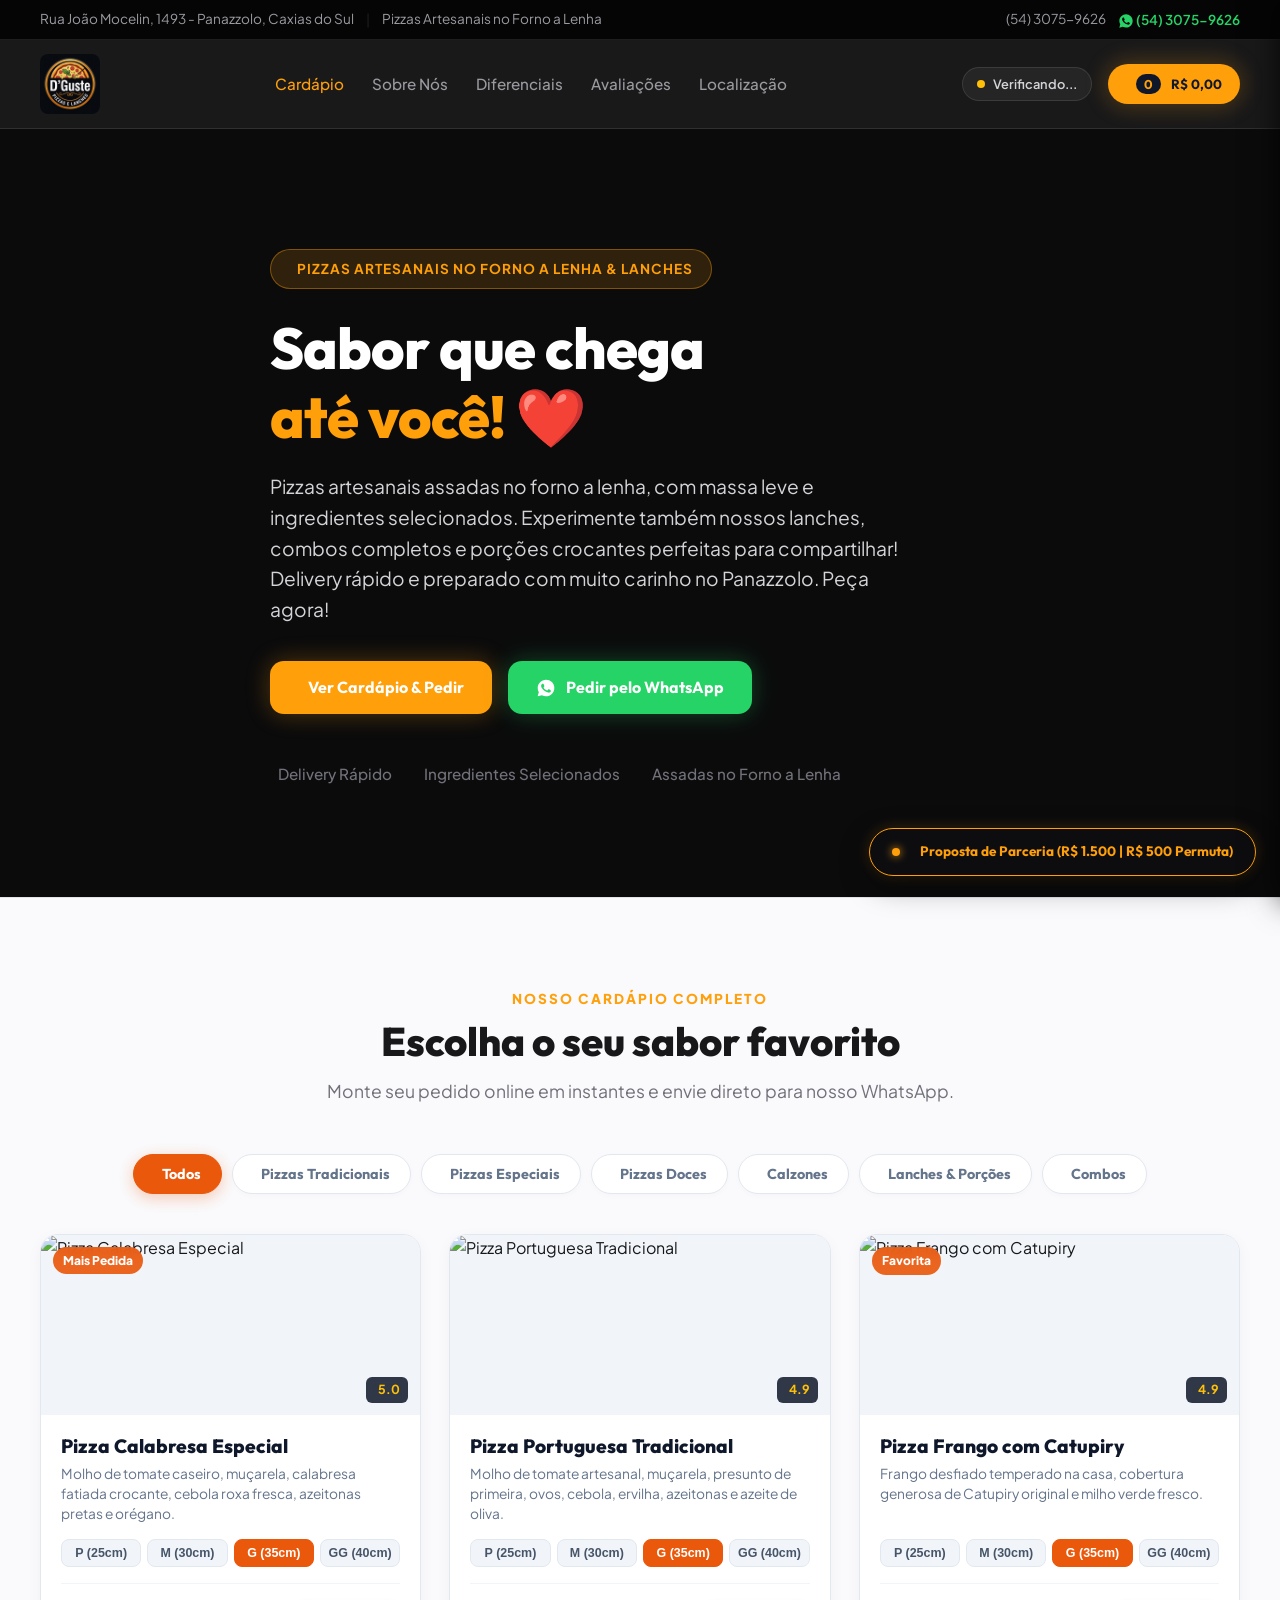
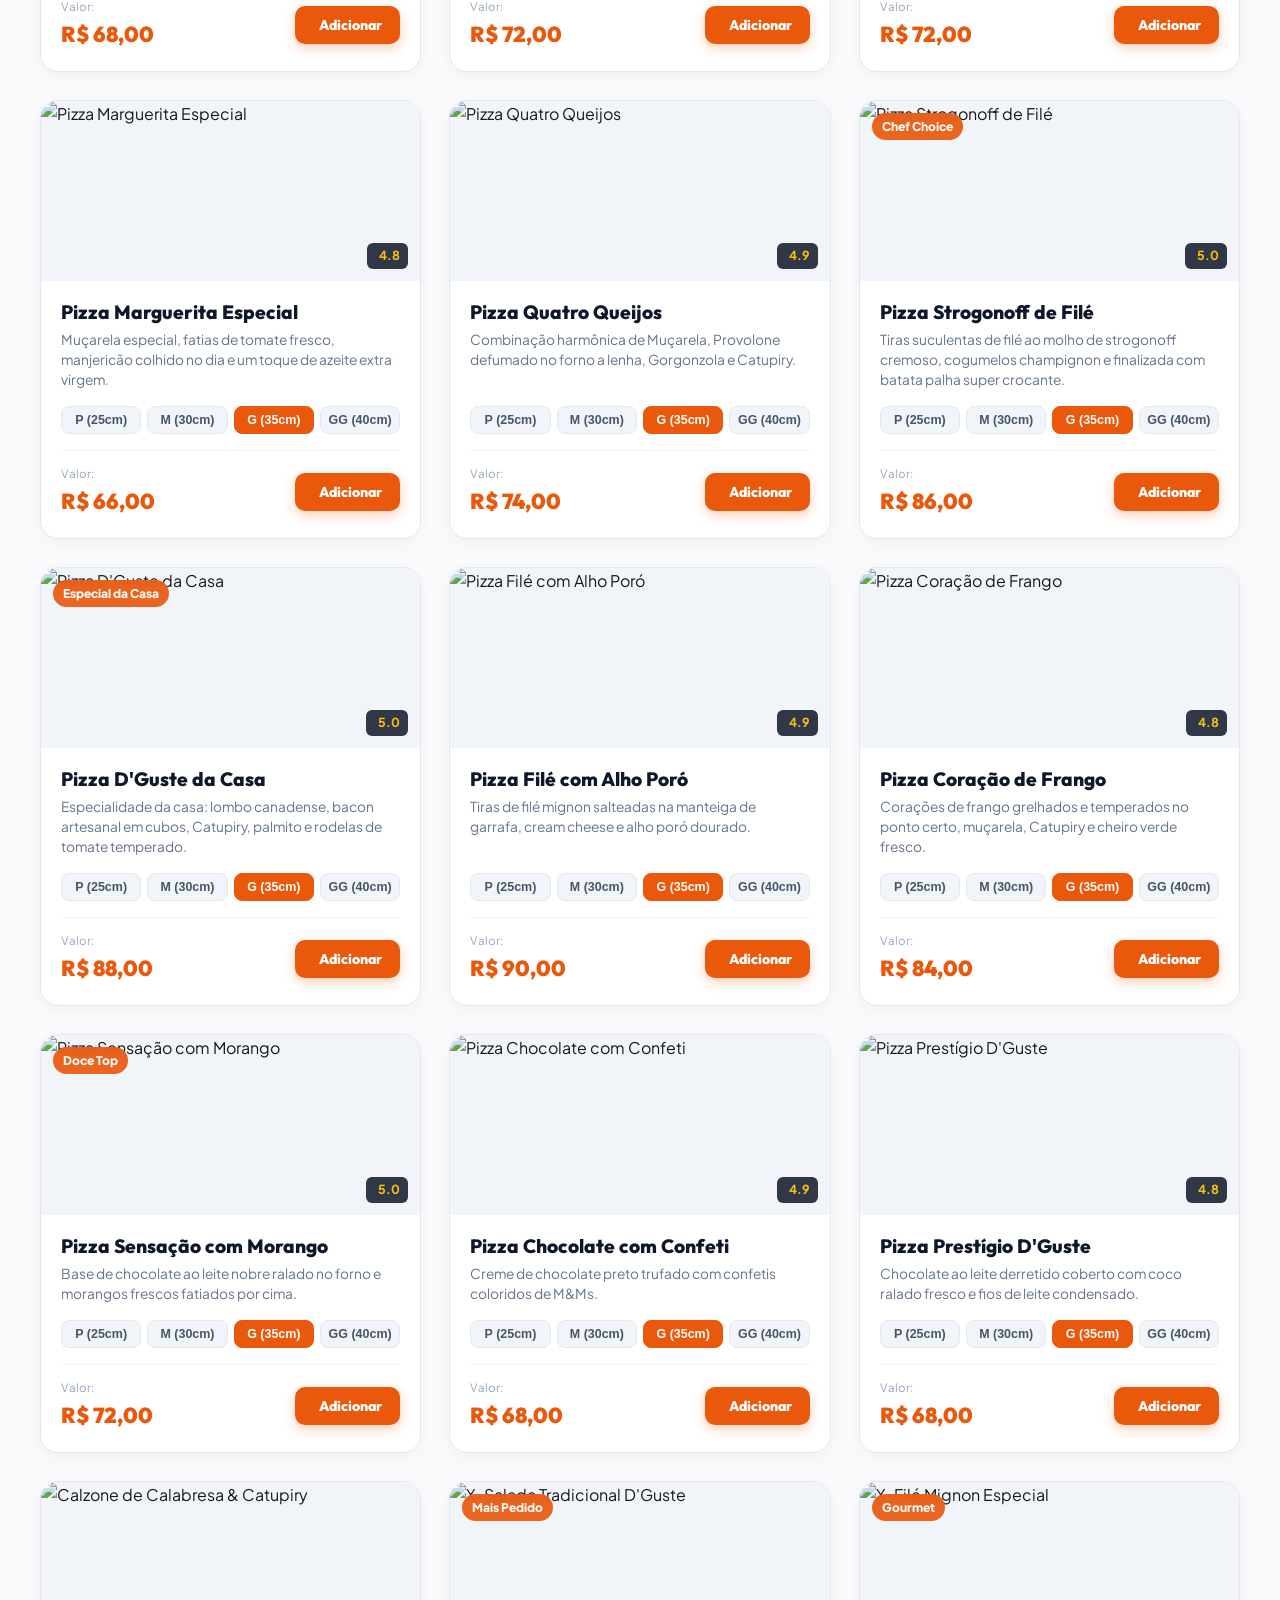
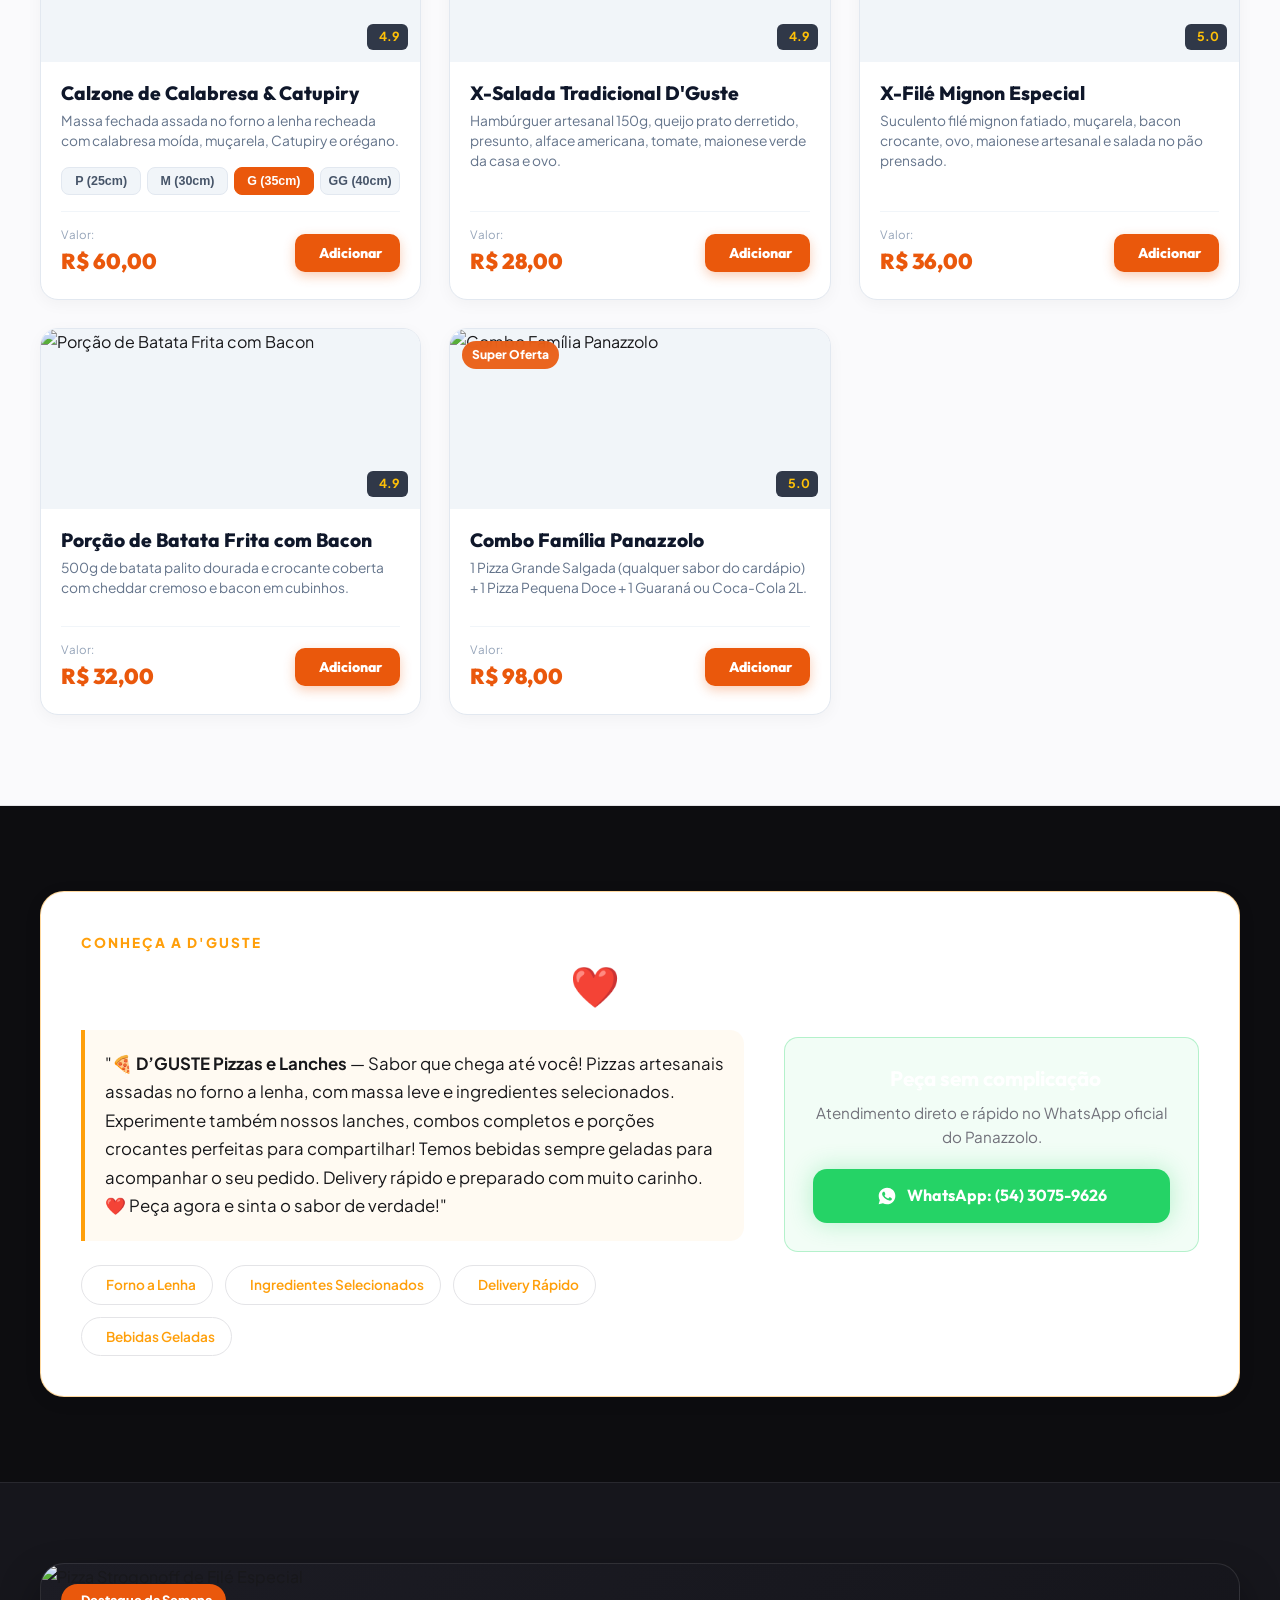
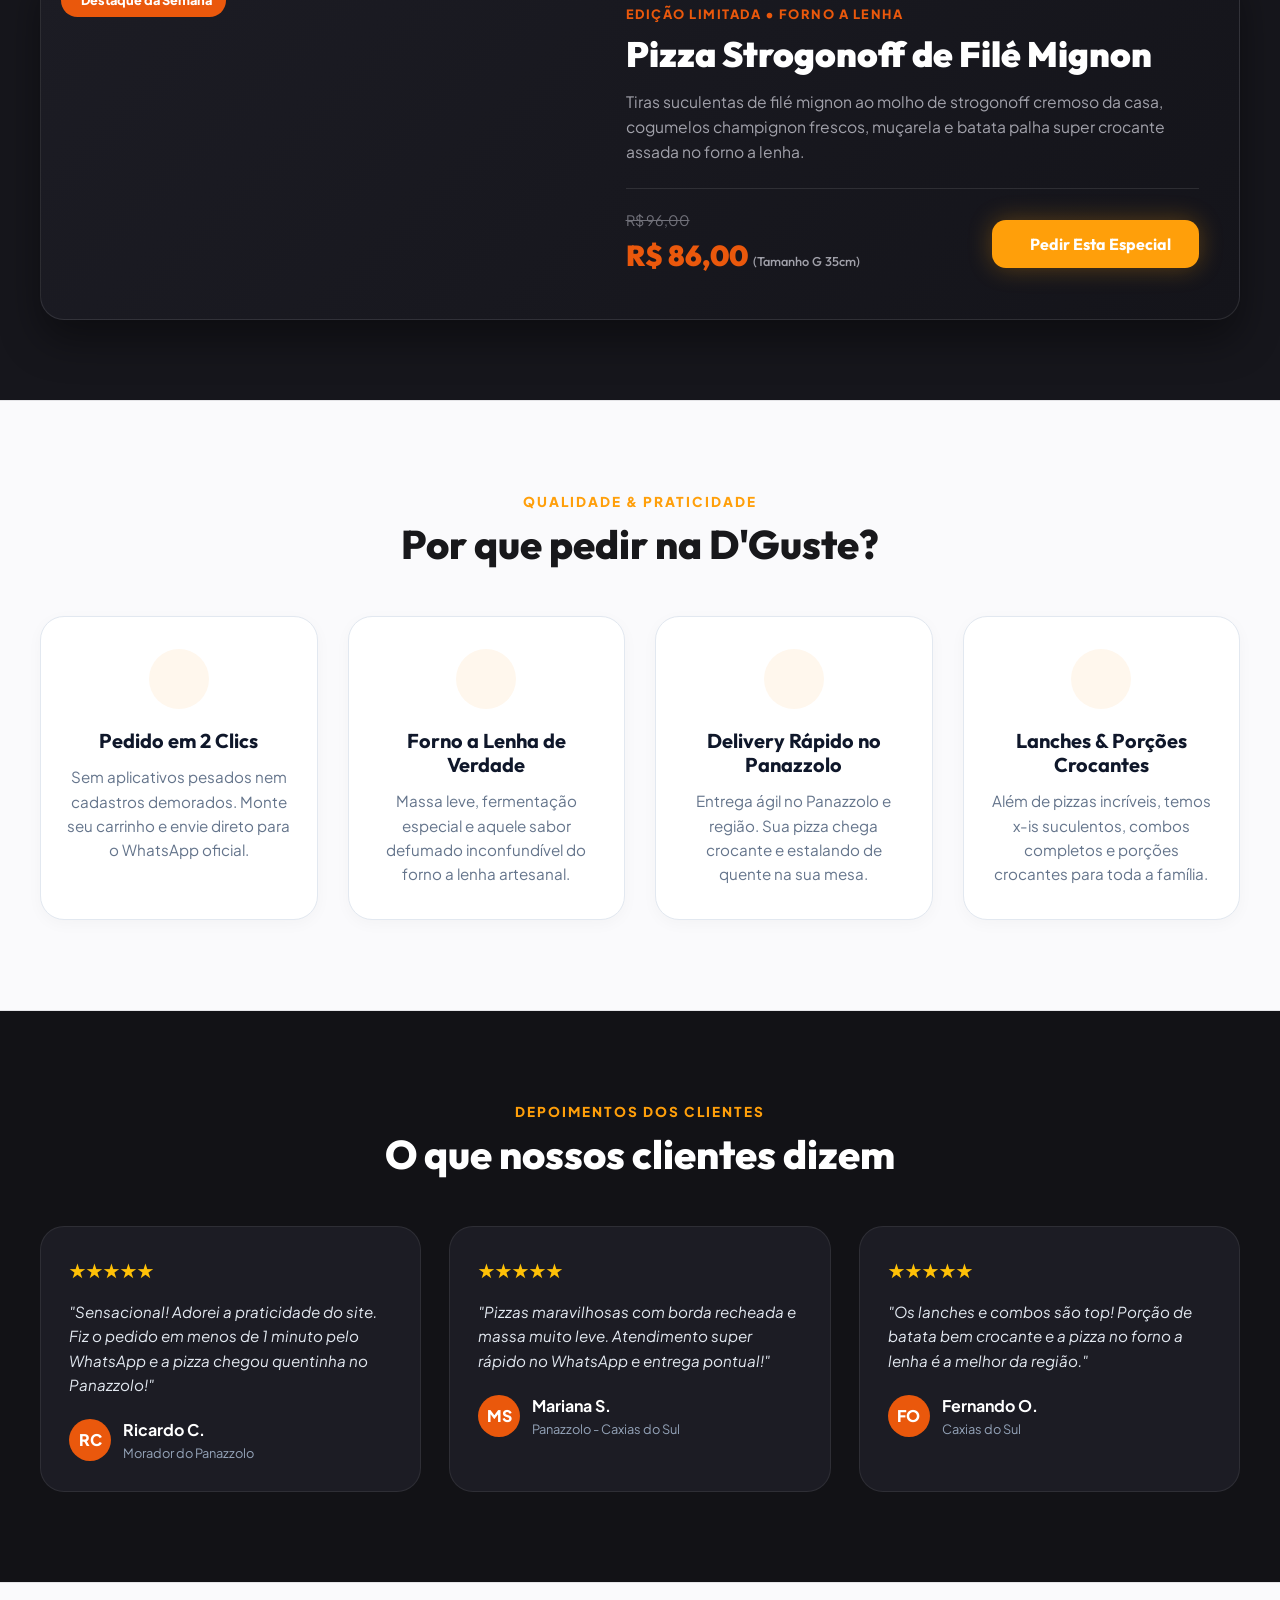
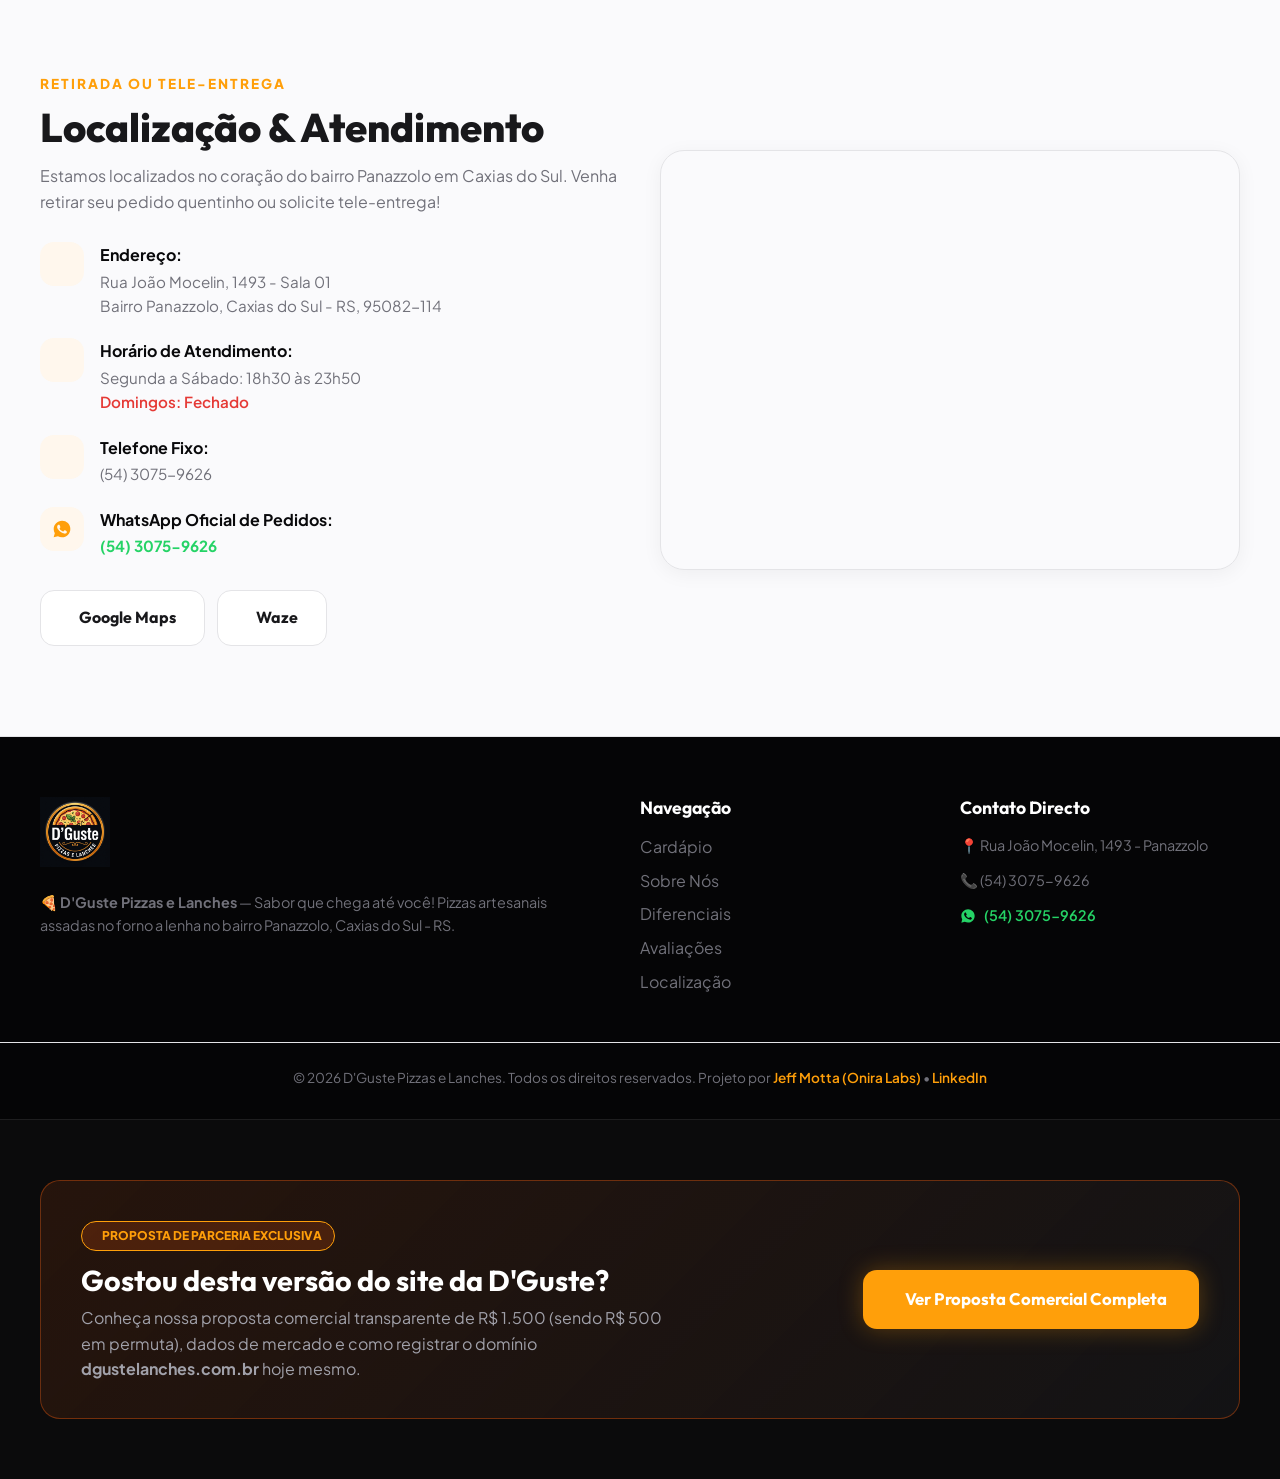
==== index.html @ 593f18ce "Initial commit - D'Guste Pizzas website & proposal" ====
<!DOCTYPE html>
<html lang="pt-BR">
<head>
    <meta charset="UTF-8">
    <meta name="viewport" content="width=device-width, initial-scale=1.0">
    <title>D'Guste Pizzas e Lanches | Forno a Lenha em Caxias do Sul - Panazzolo</title>
    <meta name="description" content="🍕 D’GUSTE Pizzas e Lanches — Sabor que chega até você! Pizzas artesanais assadas no forno a lenha, com massa leve e ingredientes selecionados. Lanches, combos e porções crocantes no Panazzolo, Caxias do Sul. Peça pelo WhatsApp!">
    <meta name="keywords" content="Pizzaria Caxias do Sul, Pizza Panazzolo, D'Guste Pizzas, Pizza Forno a Lenha Caxias, Delivery Pizza Panazzolo, Lanches Caxias do Sul">

    <!-- Open Graph / Social Media -->
    <meta property="og:type" content="website">
    <meta property="og:title" content="D'Guste Pizzas e Lanches — Sabor que chega até você!">
    <meta property="og:description" content="Pizzas artesanais assadas no forno a lenha, com massa leve e ingredientes selecionados. Experimente também nossos lanches, combos completos e porções crocantes!">
    <meta property="og:image" content="assets/hero.png">

    <!-- Google Fonts -->
    <link rel="preconnect" href="https://fonts.googleapis.com">
    <link rel="preconnect" href="https://fonts.gstatic.com" crossorigin>
    <link href="https://fonts.googleapis.com/css2?family=Outfit:wght@400;500;600;700;800;900&family=Plus+Jakarta+Sans:wght@400;500;600;700&display=swap" rel="stylesheet">
    
    <!-- Lucide Icons -->
    <script src="https://unpkg.com/lucide@latest"></script>

    <link rel="stylesheet" href="style.css">
</head>
<body>

    <!-- Top Announcement Bar -->
    <div class="top-bar">
        <div class="container top-bar-content">
            <div class="top-info">
                <span><i data-lucide="map-pin"></i> Rua João Mocelin, 1493 - Panazzolo, Caxias do Sul</span>
                <span class="divider">|</span>
                <span><i data-lucide="flame"></i> Pizzas Artesanais no Forno a Lenha</span>
            </div>
            <div class="top-contacts">
                <a href="tel:5430759626"><i data-lucide="phone"></i> (54) 3075-9626</a>
                <a href="https://wa.me/555430759626" target="_blank" class="top-wa">
                    <svg class="wa-svg-icon" viewBox="0 0 24 24" width="16" height="16" fill="currentColor">
                        <path d="M12.012 2c-5.506 0-9.989 4.478-9.99 9.984 0 1.764.459 3.487 1.333 5.006L2 22l5.127-1.34c1.464.798 3.116 1.218 4.88 1.218h.005c5.506 0 9.989-4.478 9.99-9.984 0-2.667-1.039-5.174-2.926-7.06A9.923 9.923 0 0 0 12.012 2zm5.82 14.161c-.244.688-1.424 1.318-1.96 1.365-.506.044-1.168.204-3.79-.877-2.825-1.163-4.63-4.043-4.77-4.232-.14-.187-1.144-1.523-1.144-2.905 0-1.382.723-2.062.98-2.344.257-.282.56-.352.747-.352.187 0 .374.002.538.01.176.008.412-.067.644.49.244.587.83 2.025.902 2.172.072.148.12.324.024.516-.096.192-.144.31-.288.48-.144.17-.304.38-.435.51-.144.143-.294.3-.127.587.167.287.74 1.22 1.587 1.975 1.09 0.971 2.008 1.272 2.295 1.415.287.143.456.12.625-.074.168-.192.72-.838.911-1.127.192-.288.384-.24.645-.144.26.096 1.656.78 1.943.923.287.143.48.216.551.336.072.12.072.696-.172 1.384z"/>
                    </svg>
                    <span>(54) 3075-9626</span>
                </a>
            </div>
        </div>
    </div>

    <!-- Header Navigation -->
    <header class="header">
        <div class="container header-container">
            <a href="#" class="logo">
                <img src="assets/logo.png" alt="D'Guste Pizzas e Lanches Logo" class="brand-logo-img">
            </a>

            <nav class="nav-links">
                <a href="#cardapio" class="nav-link active">Cardápio</a>
                <a href="#sobre" class="nav-link">Sobre Nós</a>
                <a href="#diferenciais" class="nav-link">Diferenciais</a>
                <a href="#avaliacoes" class="nav-link">Avaliações</a>
                <a href="#contato" class="nav-link">Localização</a>
            </nav>

            <div class="header-actions">
                <div id="status-badge" class="status-badge checking">
                    <span class="status-dot"></span>
                    <span class="status-text">Verificando...</span>
                </div>
                <button class="cart-toggle-btn" id="cart-toggle">
                    <i data-lucide="shopping-bag"></i>
                    <span class="cart-count" id="cart-count">0</span>
                    <span class="cart-total-header" id="cart-total-header">R$ 0,00</span>
                </button>
            </div>
        </div>
    </header>

    <!-- Hero Section -->
    <section class="hero" id="home">
        <video class="hero-video-bg" autoplay loop muted playsinline poster="assets/hero.png">
            <source src="assets/hero.mp4" type="video/mp4">
        </video>
        <div class="hero-overlay"></div>
        <div class="container hero-content">
            <div class="hero-badge">
                <i data-lucide="flame"></i> PIZZAS ARTESANAIS NO FORNO A LENHA & LANCHES
            </div>
            <h1 class="hero-title">
                Sabor que chega <br>
                <span class="highlight">até você!</span> ❤️
            </h1>
            <p class="hero-description">
                Pizzas artesanais assadas no forno a lenha, com massa leve e ingredientes selecionados. Experimente também nossos lanches, combos completos e porções crocantes perfeitas para compartilhar! Delivery rápido e preparado com muito carinho no Panazzolo. Peça agora!
            </p>
            <div class="hero-buttons">
                <a href="#cardapio" class="btn btn-primary">
                    <i data-lucide="utensils"></i> Ver Cardápio & Pedir
                </a>
                <a href="https://wa.me/555430759626?text=Ol%C3%A1!%20Vim%20pelo%20site%20da%20D'Guste%20e%20gostaria%20de%20fazer%20um%20pedido." target="_blank" class="btn btn-whatsapp">
                    <svg class="wa-svg-icon" viewBox="0 0 24 24" width="20" height="20" fill="currentColor">
                        <path d="M12.012 2c-5.506 0-9.989 4.478-9.99 9.984 0 1.764.459 3.487 1.333 5.006L2 22l5.127-1.34c1.464.798 3.116 1.218 4.88 1.218h.005c5.506 0 9.989-4.478 9.99-9.984 0-2.667-1.039-5.174-2.926-7.06A9.923 9.923 0 0 0 12.012 2zm5.82 14.161c-.244.688-1.424 1.318-1.96 1.365-.506.044-1.168.204-3.79-.877-2.825-1.163-4.63-4.043-4.77-4.232-.14-.187-1.144-1.523-1.144-2.905 0-1.382.723-2.062.98-2.344.257-.282.56-.352.747-.352.187 0 .374.002.538.01.176.008.412-.067.644.49.244.587.83 2.025.902 2.172.072.148.12.324.024.516-.096.192-.144.31-.288.48-.144.17-.304.38-.435.51-.144.143-.294.3-.127.587.167.287.74 1.22 1.587 1.975 1.09 0.971 2.008 1.272 2.295 1.415.287.143.456.12.625-.074.168-.192.72-.838.911-1.127.192-.288.384-.24.645-.144.26.096 1.656.78 1.943.923.287.143.48.216.551.336.072.12.072.696-.172 1.384z"/>
                    </svg>
                    <span>Pedir pelo WhatsApp</span>
                </a>
            </div>
            <div class="hero-features">
                <div class="hero-feat"><i data-lucide="clock"></i> Delivery Rápido</div>
                <div class="hero-feat"><i data-lucide="sparkles"></i> Ingredientes Selecionados</div>
                <div class="hero-feat"><i data-lucide="flame"></i> Assadas no Forno a Lenha</div>
            </div>
        </div>
    </section>

    <!-- Menu Section -->
    <section class="section menu-section" id="cardapio">
        <div class="container">
            <div class="section-header text-center">
                <span class="subtitle">NOSSO CARDÁPIO COMPLETO</span>
                <h2 class="title">Escolha o seu sabor favorito</h2>
                <p class="section-desc">Monte seu pedido online em instantes e envie direto para nosso WhatsApp.</p>
            </div>

            <!-- Category Filters -->
            <div class="category-filters">
                <button class="filter-btn active" data-category="todos">
                    <i data-lucide="grid"></i> Todos
                </button>
                <button class="filter-btn" data-category="tradicionais">
                    <i data-lucide="pizza"></i> Pizzas Tradicionais
                </button>
                <button class="filter-btn" data-category="especiais">
                    <i data-lucide="award"></i> Pizzas Especiais
                </button>
                <button class="filter-btn" data-category="doces">
                    <i data-lucide="cookie"></i> Pizzas Doces
                </button>
                <button class="filter-btn" data-category="calzones">
                    <i data-lucide="sandwich"></i> Calzones
                </button>
                <button class="filter-btn" data-category="lanches">
                    <i data-lucide="hamburger"></i> Lanches & Porções
                </button>
                <button class="filter-btn" data-category="combos">
                    <i data-lucide="gift"></i> Combos
                </button>
            </div>

            <!-- Menu Grid -->
            <div class="menu-grid" id="menu-grid">
                <!-- Items populated via app.js -->
            </div>
        </div>
    </section>

    <!-- About Section -->
    <section class="section about-section" id="sobre">
        <div class="container">
            <div class="about-card">
                <div class="about-grid">
                    <div class="about-text">
                        <span class="subtitle">CONHEÇA A D'GUSTE</span>
                        <h2 class="title">Sabor que chega até você! ❤️</h2>
                        <p class="about-bio-quote">
                            "🍕 <strong>D’GUSTE Pizzas e Lanches</strong> — Sabor que chega até você! Pizzas artesanais assadas no forno a lenha, com massa leve e ingredientes selecionados. Experimente também nossos lanches, combos completos e porções crocantes perfeitas para compartilhar! Temos bebidas sempre geladas para acompanhar o seu pedido. Delivery rápido e preparado com muito carinho. ❤️ Peça agora e sinta o sabor de verdade!"
                        </p>
                        <div class="about-tags">
                            <span class="tag-item"><i data-lucide="flame"></i> Forno a Lenha</span>
                            <span class="tag-item"><i data-lucide="heart"></i> Ingredientes Selecionados</span>
                            <span class="tag-item"><i data-lucide="truck"></i> Delivery Rápido</span>
                            <span class="tag-item"><i data-lucide="thumbs-up"></i> Bebidas Geladas</span>
                        </div>
                    </div>
                    <div class="about-contact-box">
                        <h3><i data-lucide="sparkles"></i> Peça sem complicação</h3>
                        <p>Atendimento direto e rápido no WhatsApp oficial do Panazzolo.</p>
                        <a href="https://wa.me/555430759626?text=Ol%C3%A1!%20Gostaria%20de%20fazer%20um%20pedido%20na%20D'Guste." target="_blank" class="btn btn-whatsapp btn-block">
                            <svg class="wa-svg-icon" viewBox="0 0 24 24" width="20" height="20" fill="currentColor">
                                <path d="M12.012 2c-5.506 0-9.989 4.478-9.99 9.984 0 1.764.459 3.487 1.333 5.006L2 22l5.127-1.34c1.464.798 3.116 1.218 4.88 1.218h.005c5.506 0 9.989-4.478 9.99-9.984 0-2.667-1.039-5.174-2.926-7.06A9.923 9.923 0 0 0 12.012 2zm5.82 14.161c-.244.688-1.424 1.318-1.96 1.365-.506.044-1.168.204-3.79-.877-2.825-1.163-4.63-4.043-4.77-4.232-.14-.187-1.144-1.523-1.144-2.905 0-1.382.723-2.062.98-2.344.257-.282.56-.352.747-.352.187 0 .374.002.538.01.176.008.412-.067.644.49.244.587.83 2.025.902 2.172.072.148.12.324.024.516-.096.192-.144.31-.288.48-.144.17-.304.38-.435.51-.144.143-.294.3-.127.587.167.287.74 1.22 1.587 1.975 1.09 0.971 2.008 1.272 2.295 1.415.287.143.456.12.625-.074.168-.192.72-.838.911-1.127.192-.288.384-.24.645-.144.26.096 1.656.78 1.943.923.287.143.48.216.551.336.072.12.072.696-.172 1.384z"/>
                            </svg>
                            <span>WhatsApp: (54) 3075-9626</span>
                        </a>
                    </div>
                </div>
            </div>
        </div>
    </section>

    <!-- Special Offer Banner Section (DARK CONTAINER) -->
    <section class="section special-offer-section">
        <div class="container">
            <div class="special-offer-card">
                <div class="special-offer-img-box">
                    <img src="https://images.unsplash.com/photo-1565299624946-b28f40a0ae38?auto=format&fit=crop&w=800&q=80" alt="Pizza Strogonoff de Filé Especial" class="special-offer-img">
                    <span class="special-badge"><i data-lucide="flame"></i> Destaque da Semana</span>
                </div>
                <div class="special-offer-content">
                    <span class="subtitle-orange">EDIÇÃO LIMITADA • FORNO A LENHA</span>
                    <h2 class="special-title">Pizza Strogonoff de Filé Mignon</h2>
                    <p class="special-desc">Tiras suculentas de filé mignon ao molho de strogonoff cremoso da casa, cogumelos champignon frescos, muçarela e batata palha super crocante assada no forno a lenha.</p>
                    <div class="special-price-row">
                        <div class="special-price">
                            <span class="old-price">R$ 96,00</span>
                            <span class="new-price">R$ 86,00 <small>(Tamanho G 35cm)</small></span>
                        </div>
                        <button class="btn btn-primary" onclick="addToCart('p6')">
                            <i data-lucide="shopping-bag"></i> Pedir Esta Especial
                        </button>
                    </div>
                </div>
            </div>
        </div>
    </section>

    <!-- Differentials Section (LIGHT CONTAINER) -->
    <section class="section differentials-section" id="diferenciais">
        <div class="container">
            <div class="section-header text-center">
                <span class="subtitle">QUALIDADE & PRATICIDADE</span>
                <h2 class="title">Por que pedir na D'Guste?</h2>
            </div>
            <div class="differentials-grid">
                <div class="diff-card">
                    <div class="diff-icon"><i data-lucide="zap"></i></div>
                    <h3>Pedido em 2 Clics</h3>
                    <p>Sem aplicativos pesados nem cadastros demorados. Monte seu carrinho e envie direto para o WhatsApp oficial.</p>
                </div>
                <div class="diff-card">
                    <div class="diff-icon"><i data-lucide="flame"></i></div>
                    <h3>Forno a Lenha de Verdade</h3>
                    <p>Massa leve, fermentação especial e aquele sabor defumado inconfundível do forno a lenha artesanal.</p>
                </div>
                <div class="diff-card">
                    <div class="diff-icon"><i data-lucide="truck"></i></div>
                    <h3>Delivery Rápido no Panazzolo</h3>
                    <p>Entrega ágil no Panazzolo e região. Sua pizza chega crocante e estalando de quente na sua mesa.</p>
                </div>
                <div class="diff-card">
                    <div class="diff-icon"><i data-lucide="heart"></i></div>
                    <h3>Lanches & Porções Crocantes</h3>
                    <p>Além de pizzas incríveis, temos x-is suculentos, combos completos e porções crocantes para toda a família.</p>
                </div>
            </div>
        </div>
    </section>

    <!-- Testimonials Section -->
    <section class="section reviews-section" id="avaliacoes">
        <div class="container">
            <div class="section-header text-center">
                <span class="subtitle">DEPOIMENTOS DOS CLIENTES</span>
                <h2 class="title">O que nossos clientes dizem</h2>
            </div>
            <div class="reviews-grid">
                <div class="review-card">
                    <div class="stars">★★★★★</div>
                    <p class="review-text">"Sensacional! Adorei a praticidade do site. Fiz o pedido em menos de 1 minuto pelo WhatsApp e a pizza chegou quentinha no Panazzolo!"</p>
                    <div class="reviewer">
                        <div class="reviewer-avatar">RC</div>
                        <div>
                            <strong>Ricardo C.</strong>
                            <span>Morador do Panazzolo</span>
                        </div>
                    </div>
                </div>
                <div class="review-card">
                    <div class="stars">★★★★★</div>
                    <p class="review-text">"Pizzas maravilhosas com borda recheada e massa muito leve. Atendimento super rápido no WhatsApp e entrega pontual!"</p>
                    <div class="reviewer">
                        <div class="reviewer-avatar">MS</div>
                        <div>
                            <strong>Mariana S.</strong>
                            <span>Panazzolo - Caxias do Sul</span>
                        </div>
                    </div>
                </div>
                <div class="review-card">
                    <div class="stars">★★★★★</div>
                    <p class="review-text">"Os lanches e combos são top! Porção de batata bem crocante e a pizza no forno a lenha é a melhor da região."</p>
                    <div class="reviewer">
                        <div class="reviewer-avatar">FO</div>
                        <div>
                            <strong>Fernando O.</strong>
                            <span>Caxias do Sul</span>
                        </div>
                    </div>
                </div>
            </div>
        </div>
    </section>

    <!-- Location & Contact Section -->
    <section class="section contact-section" id="contato">
        <div class="container">
            <div class="contact-grid">
                <div class="contact-info">
                    <span class="subtitle">RETIRADA OU TELE-ENTREGA</span>
                    <h2 class="title">Localização & Atendimento</h2>
                    <p class="contact-intro">Estamos localizados no coração do bairro Panazzolo em Caxias do Sul. Venha retirar seu pedido quentinho ou solicite tele-entrega!</p>
                    
                    <div class="info-list">
                        <div class="info-item">
                            <div class="info-icon"><i data-lucide="map-pin"></i></div>
                            <div>
                                <strong>Endereço:</strong>
                                <p>Rua João Mocelin, 1493 - Sala 01<br>Bairro Panazzolo, Caxias do Sul - RS, 95082-114</p>
                            </div>
                        </div>
                        <div class="info-item">
                            <div class="info-icon"><i data-lucide="clock"></i></div>
                            <div>
                                <strong>Horário de Atendimento:</strong>
                                <p>Segunda a Sábado: 18h30 às 23h50<br><span class="closed-tag">Domingos: Fechado</span></p>
                            </div>
                        </div>
                        <div class="info-item">
                            <div class="info-icon"><i data-lucide="phone"></i></div>
                            <div>
                                <strong>Telefone Fixo:</strong>
                                <p><a href="tel:5430759626">(54) 3075-9626</a></p>
                            </div>
                        </div>
                        <div class="info-item">
                            <div class="info-icon">
                                <svg class="wa-svg-icon" viewBox="0 0 24 24" width="20" height="20" fill="currentColor">
                                    <path d="M12.012 2c-5.506 0-9.989 4.478-9.99 9.984 0 1.764.459 3.487 1.333 5.006L2 22l5.127-1.34c1.464.798 3.116 1.218 4.88 1.218h.005c5.506 0 9.989-4.478 9.99-9.984 0-2.667-1.039-5.174-2.926-7.06A9.923 9.923 0 0 0 12.012 2zm5.82 14.161c-.244.688-1.424 1.318-1.96 1.365-.506.044-1.168.204-3.79-.877-2.825-1.163-4.63-4.043-4.77-4.232-.14-.187-1.144-1.523-1.144-2.905 0-1.382.723-2.062.98-2.344.257-.282.56-.352.747-.352.187 0 .374.002.538.01.176.008.412-.067.644.49.244.587.83 2.025.902 2.172.072.148.12.324.024.516-.096.192-.144.31-.288.48-.144.17-.304.38-.435.51-.144.143-.294.3-.127.587.167.287.74 1.22 1.587 1.975 1.09 0.971 2.008 1.272 2.295 1.415.287.143.456.12.625-.074.168-.192.72-.838.911-1.127.192-.288.384-.24.645-.144.26.096 1.656.78 1.943.923.287.143.48.216.551.336.072.12.072.696-.172 1.384z"/>
                                </svg>
                            </div>
                            <div>
                                <strong>WhatsApp Oficial de Pedidos:</strong>
                                <p><a href="https://wa.me/555430759626" target="_blank" class="wa-link-highlight">(54) 3075-9626</a></p>
                            </div>
                        </div>
                    </div>

                    <div class="directions-btns">
                        <a href="https://maps.google.com/?q=Rua+Joao+Mocelin+1493+Caxias+do+Sul" target="_blank" class="btn btn-outline">
                            <i data-lucide="navigation"></i> Google Maps
                        </a>
                        <a href="https://waze.com/ul?q=Rua+Joao+Mocelin+1493+Caxias+do+Sul" target="_blank" class="btn btn-outline">
                            <i data-lucide="map"></i> Waze
                        </a>
                    </div>
                </div>

                <div class="map-card">
                    <iframe 
                        title="Mapa D'Guste Pizzas" 
                        src="https://www.google.com/maps/embed?pb=!1m18!1m12!1m3!1d3483.567!2d-51.178!3d-29.168!2m3!1f0!2f0!3f0!3m2!1i1024!2i768!4f13.1!3m3!1m2!1s0x951ea320a0000001%3A0x0!2sRua+Jo%C3%A3o+Mocelin%2C+1493+-+Panazzolo%2C+Caxias+do+Sul+-+RS!5e0!3m2!1spt-BR!2sbr!4v1700000000000" 
                        width="100%" 
                        height="100%" 
                        style="border:0;" 
                        allowfullscreen="" 
                        loading="lazy">
                    </iframe>
                </div>
            </div>
        </div>
    </section>

    <!-- Footer -->
    <footer class="footer">
        <div class="container footer-container">
            <div class="footer-col">
                <div class="logo">
                    <img src="assets/logo.png" alt="D'Guste Pizzas e Lanches Logo" class="brand-logo-img-footer">
                </div>
                <p>🍕 <strong>D'Guste Pizzas e Lanches</strong> — Sabor que chega até você! Pizzas artesanais assadas no forno a lenha no bairro Panazzolo, Caxias do Sul - RS.</p>
            </div>
            <div class="footer-col">
                <h4>Navegação</h4>
                <ul>
                    <li><a href="#cardapio">Cardápio</a></li>
                    <li><a href="#sobre">Sobre Nós</a></li>
                    <li><a href="#diferenciais">Diferenciais</a></li>
                    <li><a href="#avaliacoes">Avaliações</a></li>
                    <li><a href="#contato">Localização</a></li>
                </ul>
            </div>
            <div class="footer-col">
                <h4>Contato Directo</h4>
                <p>📍 Rua João Mocelin, 1493 - Panazzolo</p>
                <p>📞 (54) 3075-9626</p>
                <p class="footer-wa">
                    <svg class="wa-svg-icon" viewBox="0 0 24 24" width="16" height="16" fill="currentColor">
                        <path d="M12.012 2c-5.506 0-9.989 4.478-9.99 9.984 0 1.764.459 3.487 1.333 5.006L2 22l5.127-1.34c1.464.798 3.116 1.218 4.88 1.218h.005c5.506 0 9.989-4.478 9.99-9.984 0-2.667-1.039-5.174-2.926-7.06A9.923 9.923 0 0 0 12.012 2zm5.82 14.161c-.244.688-1.424 1.318-1.96 1.365-.506.044-1.168.204-3.79-.877-2.825-1.163-4.63-4.043-4.77-4.232-.14-.187-1.144-1.523-1.144-2.905 0-1.382.723-2.062.98-2.344.257-.282.56-.352.747-.352.187 0 .374.002.538.01.176.008.412-.067.644.49.244.587.83 2.025.902 2.172.072.148.12.324.024.516-.096.192-.144.31-.288.48-.144.17-.304.38-.435.51-.144.143-.294.3-.127.587.167.287.74 1.22 1.587 1.975 1.09 0.971 2.008 1.272 2.295 1.415.287.143.456.12.625-.074.168-.192.72-.838.911-1.127.192-.288.384-.24.645-.144.26.096 1.656.78 1.943.923.287.143.48.216.551.336.072.12.072.696-.172 1.384z"/>
                    </svg>
                    <a href="https://wa.me/555430759626" target="_blank">(54) 3075-9626</a>
                </p>
            </div>
        </div>
        <div class="footer-bottom text-center">
            <p>&copy; 2026 D'Guste Pizzas e Lanches. Todos os direitos reservados. Projeto por <a href="https://jeffmotta.framer.website/" target="_blank" class="footer-dev-link">Jeff Motta (Onira Labs)</a> • <a href="https://www.linkedin.com/in/jeff-motta/" target="_blank" class="footer-dev-link">LinkedIn</a></p>
        </div>
    </footer>

    <!-- Shopping Cart Drawer / Modal -->
    <div class="cart-drawer-overlay" id="cart-overlay"></div>
    <aside class="cart-drawer" id="cart-drawer">
        <div class="cart-header">
            <h3><i data-lucide="shopping-bag"></i> Seu Pedido</h3>
            <button class="cart-close" id="cart-close">&times;</button>
        </div>
        
        <div class="cart-body" id="cart-items-container">
            <!-- Empty State or Items inserted via JS -->
        </div>

        <div class="cart-footer">
            <div class="cart-option-group">
                <label>Forma de Entrega:</label>
                <div class="delivery-toggle">
                    <button type="button" class="del-btn active" data-type="delivery">
                        <i data-lucide="truck"></i> Delivery (Panazzolo/Região)
                    </button>
                    <button type="button" class="del-btn" data-type="retirada">
                        <i data-lucide="store"></i> Retirada no Balcão
                    </button>
                </div>
            </div>

            <div class="cart-option-group">
                <label>Forma de Pagamento:</label>
                <select id="payment-method" class="cart-select">
                    <option value="Pix (Chave informada no pedido)">Pix (Chave Pix no WhatsApp)</option>
                    <option value="Cartão de Crédito/Débito na entrega">Cartão de Crédito/Débito (Máquina)</option>
                    <option value="Dinheiro">Dinheiro (Solicitar Troco)</option>
                </select>
            </div>

            <div class="cart-summary">
                <div class="summary-line">
                    <span>Subtotal:</span>
                    <span id="cart-subtotal">R$ 0,00</span>
                </div>
                <div class="summary-line">
                    <span>Taxa de Entrega:</span>
                    <span id="cart-delivery-fee">R$ 7,00</span>
                </div>
                <div class="summary-line total">
                    <span>Total Estimado:</span>
                    <span id="cart-grand-total">R$ 0,00</span>
                </div>
            </div>

            <button class="btn btn-whatsapp btn-block" id="btn-send-whatsapp">
                <svg class="wa-svg-icon" viewBox="0 0 24 24" width="20" height="20" fill="currentColor">
                    <path d="M12.012 2c-5.506 0-9.989 4.478-9.99 9.984 0 1.764.459 3.487 1.333 5.006L2 22l5.127-1.34c1.464.798 3.116 1.218 4.88 1.218h.005c5.506 0 9.989-4.478 9.99-9.984 0-2.667-1.039-5.174-2.926-7.06A9.923 9.923 0 0 0 12.012 2zm5.82 14.161c-.244.688-1.424 1.318-1.96 1.365-.506.044-1.168.204-3.79-.877-2.825-1.163-4.63-4.043-4.77-4.232-.14-.187-1.144-1.523-1.144-2.905 0-1.382.723-2.062.98-2.344.257-.282.56-.352.747-.352.187 0 .374.002.538.01.176.008.412-.067.644.49.244.587.83 2.025.902 2.172.072.148.12.324.024.516-.096.192-.144.31-.288.48-.144.17-.304.38-.435.51-.144.143-.294.3-.127.587.167.287.74 1.22 1.587 1.975 1.09 0.971 2.008 1.272 2.295 1.415.287.143.456.12.625-.074.168-.192.72-.838.911-1.127.192-.288.384-.24.645-.144.26.096 1.656.78 1.943.923.287.143.48.216.551.336.072.12.072.696-.172 1.384z"/>
                </svg>
                <span>Enviar Pedido via WhatsApp</span>
            </button>
        </div>
    </aside>

    <!-- Proposal Callout Banner Section -->
    <section class="proposal-banner-section">
        <div class="container">
            <div class="prop-banner-card">
                <div class="prop-banner-content">
                    <span class="prop-badge"><i data-lucide="handshake"></i> PROPOSTA DE PARCERIA EXCLUSIVA</span>
                    <h2>Gostou desta versão do site da D'Guste?</h2>
                    <p>Conheça nossa proposta comercial transparente de R$ 1.500 (sendo R$ 500 em permuta), dados de mercado e como registrar o domínio <strong>dgustelanches.com.br</strong> hoje mesmo.</p>
                </div>
                <div class="prop-banner-action">
                    <a href="proposta.html" class="btn btn-primary btn-lg">
                        <i data-lucide="arrow-right"></i> Ver Proposta Comercial Completa
                    </a>
                </div>
            </div>
        </div>
    </section>

    <!-- Floating Proposal Badge Button -->
    <a href="proposta.html" class="floating-proposal-badge">
        <span class="badge-dot"></span>
        <i data-lucide="handshake"></i>
        <span>Proposta de Parceria (R$ 1.500 | R$ 500 Permuta)</span>
    </a>

    <script src="app.js"></script>
    <script>
        lucide.createIcons();
    </script>
</body>
</html>
---- style.css ----
/* ==========================================================================
   D'GSTE PIZZAS E LANCHES - DESIGN SYSTEM & STYLESHEET
   Panazzolo, Caxias do Sul - RS
   ========================================================================== */

:root {
    --bg-dark: #0B0B0C;
    --bg-header: rgba(11, 11, 12, 0.94);
    
    --bg-page: #FAFAFC;
    --bg-card: #FFFFFF;
    --bg-card-hover: #F4F4F5;
    
    --primary: #FF9F0A;
    --primary-hover: #FF8300;
    --primary-glow: rgba(255, 159, 10, 0.25);
    
    --accent-red: #E53935;
    --accent-green: #25D366;
    --accent-gold: #FFC107;

    --text-hero: #FFFFFF;
    --text-hero-muted: #D4D4D8;
    
    --text-main: #18181B;
    --text-muted: #71717A;
    --text-dark: #09090B;

    --border-dark: rgba(255, 255, 255, 0.1);
    --border: #E4E4E7;
    --border-bright: rgba(255, 159, 10, 0.4);

    --font-heading: 'Outfit', -apple-system, sans-serif;
    --font-body: 'Plus Jakarta Sans', -apple-system, sans-serif;

    --radius-sm: 8px;
    --radius-md: 14px;
    --radius-lg: 24px;
    --radius-full: 9999px;

    --shadow-card: 0 4px 20px rgba(0, 0, 0, 0.05);
    --shadow-glow: 0 0 25px rgba(255, 159, 10, 0.3);
}

/* Reset & Base Setup */
* {
    margin: 0;
    padding: 0;
    box-sizing: border-box;
}

html {
    scroll-behavior: smooth;
    font-size: 16px;
}

body {
    background-color: var(--bg-page);
    color: var(--text-main);
    font-family: var(--font-body);
    line-height: 1.6;
    overflow-x: hidden;
}

.container {
    width: 100%;
    max-width: 1240px;
    margin: 0 auto;
    padding: 0 20px;
}

/* Typography Helpers */
h1, h2, h3, h4, .brand-name {
    font-family: var(--font-heading);
    font-weight: 700;
    line-height: 1.2;
}

.text-center { text-align: center; }
.highlight { color: var(--primary); }

/* Top Announcement Bar - DARK */
.top-bar {
    background: #050506;
    border-bottom: 1px solid var(--border-dark);
    padding: 8px 0;
    font-size: 0.85rem;
    color: #9A9AA0;
}

.top-bar-content {
    display: flex;
    justify-content: space-between;
    align-items: center;
}

.top-info, .top-contacts {
    display: flex;
    align-items: center;
    gap: 12px;
}

.top-bar i {
    width: 14px;
    height: 14px;
    vertical-align: middle;
    color: var(--primary);
}

.top-contacts a {
    color: #9A9AA0;
    text-decoration: none;
    transition: color 0.2s;
}

.top-contacts a:hover {
    color: var(--primary);
}

.top-wa {
    color: #25D366 !important;
    font-weight: 600;
}

.divider {
    color: var(--border-dark);
}

/* Header & Navigation - DARK */
.header {
    position: sticky;
    top: 0;
    z-index: 1000;
    background: var(--bg-header);
    backdrop-filter: blur(12px);
    border-bottom: 1px solid var(--border-dark);
    padding: 14px 0;
}

.header-container {
    display: flex;
    justify-content: space-between;
    align-items: center;
}

/* Logo Setup */
.logo {
    display: flex;
    align-items: center;
    gap: 12px;
    text-decoration: none;
    color: #FFFFFF;
}

.brand-logo-img {
    height: 60px;
    width: auto;
    object-fit: contain;
    border-radius: 8px;
    transition: transform 0.2s;
}

.brand-logo-img:hover {
    transform: scale(1.05);
}

.brand-logo-img-footer {
    height: 70px;
    width: auto;
    object-fit: contain;
    margin-bottom: 12px;
}

.brand-name {
    font-size: 1.6rem;
    font-weight: 900;
    letter-spacing: -0.5px;
    color: #FFFFFF;
}

.nav-links {
    display: flex;
    gap: 28px;
}

.nav-link {
    color: #9A9AA0;
    text-decoration: none;
    font-weight: 500;
    font-size: 0.95rem;
    transition: all 0.2s;
}

.nav-link:hover, .nav-link.active {
    color: var(--primary);
}

.header-actions {
    display: flex;
    align-items: center;
    gap: 16px;
}

/* Status Badge */
.status-badge {
    display: flex;
    align-items: center;
    gap: 8px;
    padding: 6px 14px;
    border-radius: var(--radius-full);
    font-size: 0.8rem;
    font-weight: 600;
    background: rgba(255, 255, 255, 0.05);
    border: 1px solid var(--border-dark);
    color: #D4D4D8;
}

.status-dot {
    width: 8px;
    height: 8px;
    border-radius: 50%;
    background: #FFC107;
}

.status-badge.open {
    border-color: rgba(76, 175, 80, 0.4);
    background: rgba(76, 175, 80, 0.1);
    color: #81C784;
}

.status-badge.open .status-dot {
    background: var(--accent-green);
    box-shadow: 0 0 10px var(--accent-green);
}

.status-badge.closed {
    border-color: rgba(229, 57, 53, 0.4);
    background: rgba(229, 57, 53, 0.1);
    color: #EF5350;
}

.status-badge.closed .status-dot {
    background: var(--accent-red);
}

/* Cart Toggle Button - GOLD/ORANGE GLOW */
.cart-toggle-btn {
    display: flex;
    align-items: center;
    gap: 10px;
    padding: 10px 18px;
    background: var(--primary);
    color: #0F172A;
    border: none;
    border-radius: var(--radius-full);
    font-family: var(--font-heading);
    font-weight: 700;
    cursor: pointer;
    transition: all 0.2s;
    box-shadow: var(--shadow-glow);
}

.cart-toggle-btn:hover {
    background: var(--primary-hover);
    transform: translateY(-2px);
}

.cart-count {
    background: #0F172A;
    color: var(--primary);
    padding: 2px 8px;
    border-radius: var(--radius-full);
    font-size: 0.8rem;
}

/* Hero Section - DARK WITH VIDEO */
.hero {
    position: relative;
    padding: 120px 0 110px 0;
    display: flex;
    align-items: center;
    min-height: 80vh;
    background: #0B0B0C;
    overflow: hidden;
}

.hero-video-bg {
    position: absolute;
    top: 0;
    left: 0;
    width: 100%;
    height: 100%;
    object-fit: cover;
    z-index: 1;
    opacity: 0.85;
}

.hero-overlay {
    position: absolute;
    inset: 0;
    background: linear-gradient(180deg, rgba(11,11,12,0.6) 0%, rgba(11,11,12,0.88) 100%);
    z-index: 2;
    pointer-events: none;
}

.hero-content {
    position: relative;
    z-index: 3;
    max-width: 780px;
}

.hero-badge {
    display: inline-flex;
    align-items: center;
    gap: 8px;
    padding: 8px 18px;
    background: rgba(255, 159, 10, 0.15);
    border: 1px solid var(--border-bright);
    border-radius: var(--radius-full);
    color: var(--primary);
    font-size: 0.85rem;
    font-weight: 700;
    letter-spacing: 1px;
    margin-bottom: 24px;
}

.hero-title {
    font-size: 3.6rem;
    font-weight: 800;
    margin-bottom: 20px;
    letter-spacing: -1px;
    color: #FFFFFF;
}

.hero-description {
    font-size: 1.2rem;
    color: #D4D4D8;
    margin-bottom: 36px;
    max-width: 640px;
}

.hero-buttons {
    display: flex;
    gap: 16px;
    margin-bottom: 48px;
    flex-wrap: wrap;
}

/* Buttons System */
.btn {
    display: inline-flex;
    align-items: center;
    justify-content: center;
    gap: 10px;
    padding: 14px 28px;
    border-radius: var(--radius-md);
    font-family: var(--font-heading);
    font-weight: 700;
    font-size: 1rem;
    text-decoration: none;
    border: none;
    cursor: pointer;
    transition: all 0.2s ease;
}

.btn-primary {
    background: var(--primary);
    color: #FFFFFF;
    box-shadow: var(--shadow-glow);
}

.btn-primary:hover {
    background: var(--primary-hover);
    transform: translateY(-2px);
}

.btn-proposal {
    background: #FFFFFF;
    color: #EA580C;
    border: 2px solid #EA580C;
    box-shadow: 0 4px 12px rgba(234, 88, 12, 0.2);
}

.btn-proposal:hover {
    background: #FFF7ED;
    transform: translateY(-2px);
}

.nav-proposal-btn {
    display: inline-flex;
    align-items: center;
    gap: 8px;
    padding: 8px 16px;
    background: #FFF7ED;
    border: 1px solid rgba(234, 88, 12, 0.4);
    border-radius: 9999px;
    color: #EA580C;
    font-size: 0.85rem;
    font-weight: 700;
    text-decoration: none;
    transition: all 0.2s ease;
}

.nav-proposal-btn:hover {
    background: #EA580C;
    color: #FFFFFF;
}

.floating-proposal-badge {
    position: fixed;
    bottom: 24px;
    right: 24px;
    z-index: 999;
    display: inline-flex;
    align-items: center;
    gap: 10px;
    padding: 12px 22px;
    background: rgba(15, 15, 18, 0.92);
    backdrop-filter: blur(8px);
    border: 1px solid #FF9F0A;
    border-radius: 9999px;
    color: #FF9F0A;
    font-family: var(--font-heading);
    font-weight: 700;
    font-size: 0.85rem;
    text-decoration: none;
    box-shadow: 0 10px 30px rgba(0, 0, 0, 0.4), 0 0 15px rgba(255, 159, 10, 0.2);
    transition: all 0.25s ease;
}

.badge-dot {
    width: 8px;
    height: 8px;
    border-radius: 50%;
    background: #FF9F0A;
    box-shadow: 0 0 8px #FF9F0A;
}

.floating-proposal-badge:hover {
    background: #FF9F0A;
    color: #0F172A;
    transform: translateY(-3px) scale(1.02);
    box-shadow: 0 12px 35px rgba(255, 159, 10, 0.4);
}

.floating-proposal-badge:hover .badge-dot {
    background: #0F172A;
}

.btn-whatsapp {
    background: #25D366;
    color: #FFFFFF;
    box-shadow: 0 0 25px rgba(37, 211, 102, 0.3);
}

.btn-whatsapp:hover {
    background: #20BA5A;
    transform: translateY(-2px);
}

.btn-outline {
    background: #FFFFFF;
    color: var(--text-main);
    border: 1px solid var(--border);
}

.btn-outline:hover {
    background: var(--bg-card-hover);
    border-color: var(--primary);
}

.btn-block {
    width: 100%;
}

.hero-features {
    display: flex;
    gap: 24px;
    color: var(--text-muted);
    font-size: 0.95rem;
    font-weight: 500;
}

.hero-feat {
    display: flex;
    align-items: center;
    gap: 8px;
}

.hero-feat i {
    color: var(--primary);
}

/* Sections & Rhythm */
.section {
    padding: 90px 0;
}

.section-header {
    margin-bottom: 48px;
}

.subtitle {
    color: var(--primary);
    font-size: 0.85rem;
    font-weight: 800;
    letter-spacing: 2px;
    text-transform: uppercase;
    display: block;
    margin-bottom: 8px;
}

.title {
    font-size: 2.5rem;
    font-weight: 800;
    margin-bottom: 12px;
}

.section-desc {
    color: var(--text-muted);
    font-size: 1.1rem;
}

/* 1. MENU SECTION (LIGHT CONTAINER) */
.menu-section {
    background: #FAFAFC;
    border-top: 1px solid var(--border);
    border-bottom: 1px solid var(--border);
}

.category-filters {
    display: flex;
    justify-content: center;
    gap: 10px;
    margin-bottom: 40px;
    flex-wrap: wrap;
}

.filter-btn {
    display: inline-flex;
    align-items: center;
    gap: 8px;
    padding: 10px 20px;
    background: #FFFFFF;
    border: 1px solid #E2E8F0;
    border-radius: var(--radius-full);
    color: #64748B;
    font-family: var(--font-heading);
    font-weight: 700;
    font-size: 0.9rem;
    cursor: pointer;
    transition: all 0.2s ease;
    box-shadow: 0 2px 6px rgba(0,0,0,0.02);
}

.filter-btn:hover {
    border-color: #EA580C;
    color: #EA580C;
}

.filter-btn.active {
    background: #EA580C;
    border-color: #EA580C;
    color: #FFFFFF;
    box-shadow: 0 4px 16px rgba(234, 88, 12, 0.3);
}

/* Menu Grid & Product Cards with Images */
.menu-grid {
    display: grid;
    grid-template-columns: repeat(auto-fill, minmax(310px, 1fr));
    gap: 28px;
}

.menu-card {
    background: #FFFFFF;
    border: 1px solid #E2E8F0;
    border-radius: 18px;
    overflow: hidden;
    display: flex;
    flex-direction: column;
    justify-content: space-between;
    transition: all 0.25s ease;
    position: relative;
    box-shadow: 0 4px 16px rgba(0, 0, 0, 0.04);
}

.menu-card:hover {
    border-color: #CBD5E1;
    transform: translateY(-4px);
    box-shadow: 0 12px 30px rgba(0, 0, 0, 0.08);
}

.card-img-box {
    position: relative;
    width: 100%;
    height: 180px;
    overflow: hidden;
    background: #F1F5F9;
}

.card-img {
    width: 100%;
    height: 100%;
    object-fit: cover;
    transition: transform 0.35s ease;
}

.menu-card:hover .card-img {
    transform: scale(1.06);
}

.card-badge {
    position: absolute;
    top: 12px;
    left: 12px;
    background: rgba(234, 88, 12, 0.92);
    backdrop-filter: blur(4px);
    color: #FFFFFF;
    font-size: 0.75rem;
    font-weight: 800;
    padding: 4px 10px;
    border-radius: 9999px;
}

.card-rating {
    position: absolute;
    bottom: 12px;
    right: 12px;
    background: rgba(15, 23, 42, 0.85);
    backdrop-filter: blur(4px);
    color: #FFC107;
    font-size: 0.78rem;
    font-weight: 700;
    padding: 3px 8px;
    border-radius: 6px;
    display: flex;
    align-items: center;
    gap: 4px;
}

.card-body {
    padding: 20px;
    display: flex;
    flex-direction: column;
    flex: 1;
}

.card-title {
    font-size: 1.2rem;
    font-weight: 800;
    color: #0F172A;
    margin-bottom: 6px;
}

.card-desc {
    font-size: 0.86rem;
    color: #64748B;
    line-height: 1.45;
    margin-bottom: 16px;
    flex: 1;
}

.size-selector {
    display: flex;
    gap: 6px;
    margin-bottom: 16px;
}

.size-btn {
    flex: 1;
    padding: 6px 4px;
    background: #F1F5F9;
    border: 1px solid #E2E8F0;
    border-radius: 8px;
    color: #475569;
    font-size: 0.78rem;
    font-weight: 700;
    cursor: pointer;
    text-align: center;
    transition: all 0.2s;
}

.size-btn:hover {
    border-color: #EA580C;
    color: #EA580C;
}

.size-btn.active {
    background: #EA580C;
    border-color: #EA580C;
    color: #FFFFFF;
}

.card-bottom {
    display: flex;
    align-items: center;
    justify-content: space-between;
    padding-top: 14px;
    border-top: 1px solid #F1F5F9;
}

.card-price {
    display: flex;
    flex-direction: column;
}

.price-label {
    font-size: 0.72rem;
    color: #94A3B8;
}

.price-value {
    font-size: 1.35rem;
    font-weight: 900;
    color: #EA580C;
    font-family: var(--font-heading);
}

.add-btn {
    display: inline-flex;
    align-items: center;
    gap: 6px;
    padding: 10px 18px;
    background: #EA580C;
    color: #FFFFFF;
    border: none;
    border-radius: 10px;
    font-family: var(--font-heading);
    font-weight: 800;
    font-size: 0.88rem;
    cursor: pointer;
    transition: all 0.2s;
    box-shadow: 0 4px 12px rgba(234, 88, 12, 0.3);
}

.add-btn:hover {
    background: #C2410C;
    transform: translateY(-2px);
    box-shadow: 0 6px 16px rgba(234, 88, 12, 0.4);
}

/* 2. ABOUT SECTION (DARK CONTAINER) */
.about-section {
    background: #121216;
    color: #FFFFFF;
    padding: 85px 0;
}

.about-card {
    background: linear-gradient(135deg, #1A1A22 0%, #14141A 100%);
    border: 1px solid rgba(255, 255, 255, 0.1);
    border-radius: 24px;
    padding: 44px;
}

.about-grid {
    display: grid;
    grid-template-columns: 1.2fr 0.8fr;
    gap: 40px;
    align-items: center;
}

.about-text .title {
    color: #FFFFFF;
}

.about-bio-quote {
    color: #CBD5E1;
    font-size: 1.05rem;
    line-height: 1.65;
    margin-bottom: 24px;
}

.about-tags {
    display: flex;
    gap: 12px;
    flex-wrap: wrap;
}

.tag-item {
    display: inline-flex;
    align-items: center;
    gap: 6px;
    padding: 8px 16px;
    background: rgba(255, 255, 255, 0.06);
    border: 1px solid rgba(255, 255, 255, 0.12);
    border-radius: 9999px;
    color: #FF9F0A;
    font-size: 0.85rem;
    font-weight: 700;
}

.about-contact-box {
    background: rgba(234, 88, 12, 0.12);
    border: 1px solid rgba(234, 88, 12, 0.3);
    border-radius: 20px;
    padding: 28px;
    text-align: center;
}

.about-contact-box h3 {
    color: #FFFFFF;
    margin-bottom: 8px;
    font-size: 1.2rem;
}

.about-contact-box p {
    color: #94A3B8;
    font-size: 0.9rem;
    margin-bottom: 20px;
}

/* 3. SPECIAL OFFER SECTION (DARK CONTAINER) */
.special-offer-section {
    background: #16161C;
    padding: 80px 0;
    border-top: 1px solid rgba(255, 255, 255, 0.08);
}

.special-offer-card {
    background: linear-gradient(135deg, #1C1C24 0%, #14141A 100%);
    border: 1px solid rgba(255, 255, 255, 0.1);
    border-radius: 24px;
    overflow: hidden;
    display: grid;
    grid-template-columns: 1fr 1.2fr;
    box-shadow: 0 20px 40px rgba(0, 0, 0, 0.4);
}

.special-offer-img-box {
    position: relative;
    height: 100%;
    min-height: 320px;
}

.special-offer-img {
    width: 100%;
    height: 100%;
    object-fit: cover;
}

.special-badge {
    position: absolute;
    top: 20px;
    left: 20px;
    background: #EA580C;
    color: #FFFFFF;
    padding: 6px 14px;
    border-radius: 9999px;
    font-size: 0.8rem;
    font-weight: 800;
    display: flex;
    align-items: center;
    gap: 6px;
}

.special-offer-content {
    padding: 40px;
    display: flex;
    flex-direction: column;
    justify-content: center;
}

.subtitle-orange {
    font-size: 0.8rem;
    font-weight: 800;
    color: #EA580C;
    letter-spacing: 1.5px;
    margin-bottom: 8px;
}

.special-title {
    font-family: var(--font-heading);
    font-size: 2.2rem;
    font-weight: 900;
    color: #FFFFFF;
    margin-bottom: 14px;
    line-height: 1.2;
}

.special-desc {
    font-size: 0.98rem;
    color: #A1A1AA;
    margin-bottom: 24px;
    line-height: 1.6;
}

.special-price-row {
    display: flex;
    align-items: center;
    justify-content: space-between;
    gap: 20px;
    padding-top: 20px;
    border-top: 1px solid rgba(255, 255, 255, 0.1);
}

.old-price {
    font-size: 0.9rem;
    color: #71717A;
    text-decoration: line-through;
    display: block;
}

.new-price {
    font-family: var(--font-heading);
    font-size: 1.8rem;
    font-weight: 900;
    color: #EA580C;
}

.new-price small {
    font-size: 0.8rem;
    color: #A1A1AA;
    font-weight: 500;
}

/* 4. DIFFERENTIALS SECTION (LIGHT CONTAINER) */
.differentials-section {
    background: #FAFAFC;
    border-top: 1px solid var(--border);
    border-bottom: 1px solid var(--border);
}

.differentials-grid {
    display: grid;
    grid-template-columns: repeat(auto-fit, minmax(250px, 1fr));
    gap: 30px;
}

.diff-card {
    background: #FFFFFF;
    border: 1px solid #E2E8F0;
    border-radius: var(--radius-lg);
    padding: 32px 24px;
    text-align: center;
    box-shadow: 0 4px 16px rgba(0,0,0,0.03);
}

.diff-icon {
    width: 60px;
    height: 60px;
    margin: 0 auto 20px auto;
    background: #FFF7ED;
    color: #EA580C;
    border-radius: 50%;
    display: flex;
    align-items: center;
    justify-content: center;
}

.diff-icon i {
    width: 28px;
    height: 28px;
}

.diff-card h3 {
    font-size: 1.25rem;
    margin-bottom: 12px;
    color: #0F172A;
}

.diff-card p {
    color: #64748B;
    font-size: 0.95rem;
}

/* 5. REVIEWS SECTION (DARK CONTAINER) */
.reviews-section {
    background: #121216;
    color: #FFFFFF;
}

.reviews-section .title {
    color: #FFFFFF;
}

.reviews-grid {
    display: grid;
    grid-template-columns: repeat(auto-fit, minmax(300px, 1fr));
    gap: 28px;
}

.review-card {
    background: #1C1C24;
    border: 1px solid rgba(255, 255, 255, 0.08);
    border-radius: var(--radius-lg);
    padding: 28px;
}

.stars {
    color: #FFC107;
    font-size: 1.2rem;
    margin-bottom: 14px;
}

.review-text {
    font-style: italic;
    color: #E2E8F0;
    margin-bottom: 20px;
    font-size: 0.95rem;
    line-height: 1.6;
}

.reviewer {
    display: flex;
    align-items: center;
    gap: 12px;
}

.reviewer-avatar {
    width: 42px;
    height: 42px;
    border-radius: 50%;
    background: #EA580C;
    color: #FFFFFF;
    font-weight: 800;
    display: flex;
    align-items: center;
    justify-content: center;
}

.reviewer strong {
    color: #FFFFFF;
}

.reviewer span {
    display: block;
    font-size: 0.8rem;
    color: #94A3B8;
}

/* 6. CONTACT & LOCATION SECTION (LIGHT CONTAINER) */
.contact-section {
    background: #FAFAFC;
    border-top: 1px solid var(--border);
}

.contact-grid {
    display: grid;
    grid-template-columns: 1fr 1fr;
    gap: 40px;
    align-items: center;
}

.contact-intro {
    color: var(--text-muted);
    margin-bottom: 28px;
}

.info-list {
    display: flex;
    flex-direction: column;
    gap: 20px;
    margin-bottom: 32px;
}

.info-item {
    display: flex;
    gap: 16px;
}

.info-icon {
    width: 44px;
    height: 44px;
    border-radius: var(--radius-md);
    background: #FFF7ED;
    color: var(--primary);
    display: flex;
    align-items: center;
    justify-content: center;
    flex-shrink: 0;
}

.info-item strong {
    color: var(--text-dark);
    display: block;
    margin-bottom: 2px;
}

.info-item p, .info-item a {
    color: var(--text-muted);
    font-size: 0.95rem;
    text-decoration: none;
}

.info-item a:hover {
    color: var(--primary);
}

.closed-tag {
    color: var(--accent-red);
    font-weight: 600;
}

.directions-btns {
    display: flex;
    gap: 12px;
}

.map-card {
    height: 420px;
    border-radius: var(--radius-lg);
    overflow: hidden;
    border: 1px solid var(--border);
    box-shadow: var(--shadow-card);
}

/* Footer */
.footer {
    background: #050506;
    border-top: 1px solid var(--border);
    padding: 60px 0 30px 0;
}

.footer-container {
    display: grid;
    grid-template-columns: 2fr 1fr 1fr;
    gap: 40px;
    margin-bottom: 40px;
}

.footer-col p {
    color: var(--text-muted);
    font-size: 0.9rem;
    margin-top: 12px;
}

.footer-col h4 {
    margin-bottom: 16px;
    font-size: 1.1rem;
    color: #FFF;
}

.footer-col ul {
    list-style: none;
}

.footer-col ul li {
    margin-bottom: 8px;
}

.footer-col ul a {
    color: var(--text-muted);
    text-decoration: none;
    transition: color 0.2s;
}

.footer-col ul a:hover {
    color: var(--primary);
}

.footer-bottom {
    padding-top: 24px;
    border-top: 1px solid var(--border);
    color: var(--text-muted);
    font-size: 0.85rem;
}

/* Cart Drawer - DARK MODE */
.cart-drawer-overlay {
    position: fixed;
    inset: 0;
    background: rgba(0, 0, 0, 0.75);
    backdrop-filter: blur(4px);
    z-index: 2000;
    opacity: 0;
    visibility: hidden;
    transition: all 0.3s;
}

.cart-drawer-overlay.active {
    opacity: 1;
    visibility: visible;
}

.cart-drawer {
    position: fixed;
    top: 0;
    right: -450px;
    width: 100%;
    max-width: 440px;
    height: 100vh;
    background: #141417;
    border-left: 1px solid rgba(255, 255, 255, 0.1);
    color: #F5F5F7;
    z-index: 2001;
    display: flex;
    flex-direction: column;
    transition: right 0.3s cubic-bezier(0.16, 1, 0.3, 1);
    box-shadow: -10px 0 30px rgba(0,0,0,0.8);
}

.cart-drawer.active {
    right: 0;
}

.cart-header {
    padding: 20px 24px;
    border-bottom: 1px solid rgba(255, 255, 255, 0.1);
    display: flex;
    justify-content: space-between;
    align-items: center;
    background: #0E0E11;
}

.cart-header h3 {
    display: flex;
    align-items: center;
    gap: 10px;
    font-size: 1.25rem;
    color: #FFFFFF;
}

.cart-close {
    background: none;
    border: none;
    color: #A1A1AA;
    font-size: 1.8rem;
    cursor: pointer;
}

.cart-close:hover {
    color: #FFFFFF;
}

.cart-body {
    flex: 1;
    overflow-y: auto;
    padding: 24px;
    background: #141417;
}

.cart-item {
    display: flex;
    justify-content: space-between;
    align-items: center;
    padding: 14px 0;
    border-bottom: 1px solid rgba(255, 255, 255, 0.08);
}

.cart-item-info h4 {
    font-size: 1rem;
    color: #FFFFFF;
}

.cart-item-info p {
    font-size: 0.8rem;
    color: #A1A1AA;
}

.cart-item-price {
    font-weight: 700;
    color: #FF9F0A;
}

.cart-controls {
    display: flex;
    align-items: center;
    gap: 8px;
}

.cart-qty-btn {
    width: 28px;
    height: 28px;
    border-radius: var(--radius-sm);
    background: rgba(255, 255, 255, 0.08);
    border: 1px solid rgba(255, 255, 255, 0.15);
    color: #FFFFFF;
    cursor: pointer;
}

.cart-footer {
    padding: 24px;
    border-top: 1px solid rgba(255, 255, 255, 0.1);
    background: #0E0E11;
}

.cart-option-group {
    margin-bottom: 16px;
}

.cart-option-group label {
    display: block;
    font-size: 0.8rem;
    font-weight: 600;
    color: #A1A1AA;
    margin-bottom: 6px;
}

.delivery-toggle {
    display: flex;
    gap: 8px;
}

.del-btn {
    flex: 1;
    padding: 8px;
    font-size: 0.8rem;
    background: #1C1C22;
    border: 1px solid rgba(255, 255, 255, 0.12);
    color: #A1A1AA;
    border-radius: var(--radius-sm);
    cursor: pointer;
    display: flex;
    align-items: center;
    justify-content: center;
    gap: 6px;
}

.del-btn.active {
    border-color: #FF9F0A;
    color: #FF9F0A;
    background: rgba(255, 159, 10, 0.15);
}

.cart-select {
    width: 100%;
    padding: 10px 12px;
    background: #1C1C22;
    border: 1px solid rgba(255, 255, 255, 0.15);
    border-radius: var(--radius-sm);
    color: #FFFFFF;
    font-family: var(--font-body);
    font-size: 0.85rem;
}
    padding: 10px;
    background: var(--bg-card);
    border: 1px solid var(--border);
    border-radius: var(--radius-sm);
    color: var(--text-main);
    font-family: var(--font-body);
}

.cart-summary {
    margin: 16px 0;
    font-size: 0.9rem;
}

.summary-line {
    display: flex;
    justify-content: space-between;
    margin-bottom: 6px;
    color: var(--text-muted);
}

.summary-line.total {
    font-size: 1.2rem;
    font-weight: 800;
    color: #FFF;
    margin-top: 12px;
    padding-top: 12px;
    border-top: 1px dashed var(--border);
}

.summary-line.total span:last-child {
    color: var(--primary);
}

/* Floating Commercial Presentation Badge */
.presentation-badge {
    position: fixed;
    bottom: 24px;
    right: 24px;
    z-index: 1500;
    display: flex;
    align-items: center;
    gap: 10px;
    padding: 12px 20px;
    background: linear-gradient(135deg, #1C1C22 0%, #0B0B0C 100%);
    border: 1px solid var(--primary);
    border-radius: var(--radius-full);
    color: var(--primary);
    font-weight: 700;
    font-size: 0.85rem;
    cursor: pointer;
    box-shadow: 0 10px 30px rgba(0,0,0,0.8), var(--shadow-glow);
    transition: all 0.3s;
}

/* Official WhatsApp SVG Icon Helper */
.wa-svg-icon {
    display: inline-block;
    vertical-align: middle;
    flex-shrink: 0;
    fill: currentColor;
}

.top-wa .wa-svg-icon {
    color: #25D366;
}

.btn-whatsapp .wa-svg-icon {
    color: #FFFFFF;
}

.wa-link-highlight {
    color: #25D366 !important;
    font-weight: 700;
}

.footer-wa {
    display: flex;
    align-items: center;
    gap: 8px;
}

.footer-wa .wa-svg-icon {
    color: #25D366;
}

.footer-wa a {
    color: #25D366;
    text-decoration: none;
    font-weight: 600;
}

.footer-dev-link {
    color: var(--primary);
    text-decoration: none;
    font-weight: 600;
    transition: color 0.2s;
}

.footer-dev-link:hover {
    color: #FFF;
    text-decoration: underline;
}

/* About Section */
.about-section {
    background: #0D0D10;
    border-y: 1px solid var(--border);
}

.about-card {
    background: var(--bg-card);
    border: 1px solid var(--border-bright);
    border-radius: var(--radius-lg);
    padding: 40px;
    box-shadow: var(--shadow-card);
}

.about-grid {
    display: grid;
    grid-template-columns: 1.6fr 1fr;
    gap: 40px;
    align-items: center;
}

.about-bio-quote {
    font-size: 1.05rem;
    line-height: 1.7;
    color: var(--text-main);
    background: rgba(255, 159, 10, 0.05);
    border-left: 4px solid var(--primary);
    padding: 20px;
    border-radius: 0 var(--radius-md) var(--radius-md) 0;
    margin: 20px 0 24px 0;
}

.about-tags {
    display: flex;
    flex-wrap: wrap;
    gap: 12px;
}

.tag-item {
    display: inline-flex;
    align-items: center;
    gap: 8px;
    padding: 8px 16px;
    background: rgba(255, 255, 255, 0.04);
    border: 1px solid var(--border);
    border-radius: var(--radius-full);
    font-size: 0.85rem;
    font-weight: 600;
    color: var(--primary);
}

.about-contact-box {
    background: rgba(37, 211, 102, 0.06);
    border: 1px solid rgba(37, 211, 102, 0.3);
    border-radius: var(--radius-md);
    padding: 28px;
    text-align: center;
}

.about-contact-box h3 {
    font-size: 1.3rem;
    margin-bottom: 10px;
    color: #FFF;
    display: flex;
    align-items: center;
    justify-content: center;
    gap: 8px;
}

.about-contact-box h3 i {
    color: var(--primary);
}

.about-contact-box p {
    color: var(--text-muted);
    font-size: 0.95rem;
    margin-bottom: 20px;
}

/* Floating Commercial Presentation Badge */
.presentation-badge {
    position: fixed;
    bottom: 24px;
    right: 24px;
    z-index: 1500;
    display: flex;
    align-items: center;
    gap: 10px;
    padding: 12px 20px;
    background: linear-gradient(135deg, #1C1C22 0%, #0B0B0C 100%);
    border: 1px solid var(--primary);
    border-radius: var(--radius-full);
    color: var(--primary);
    font-weight: 700;
    font-size: 0.85rem;
    cursor: pointer;
    box-shadow: 0 10px 30px rgba(0,0,0,0.8), var(--shadow-glow);
    transition: all 0.3s;
}

.presentation-badge:hover {
    transform: scale(1.05);
}

.pres-pulse {
    width: 8px;
    height: 8px;
    border-radius: 50%;
    background: var(--primary);
    box-shadow: 0 0 10px var(--primary);
    animation: pulse 2s infinite;
}

@keyframes pulse {
    0% { transform: scale(0.95); box-shadow: 0 0 0 0 rgba(255, 159, 10, 0.7); }
    70% { transform: scale(1); box-shadow: 0 0 0 10px rgba(255, 159, 10, 0); }
    100% { transform: scale(0.95); box-shadow: 0 0 0 0 rgba(255, 159, 10, 0); }
}

/* Proposal Modal Styles & Mobile Responsiveness */
.modal-overlay {
    position: fixed;
    inset: 0;
    background: rgba(0, 0, 0, 0.88);
    backdrop-filter: blur(12px);
    -webkit-backdrop-filter: blur(12px);
    z-index: 3000;
    display: flex;
    align-items: flex-start;
    justify-content: center;
    padding: 30px 16px;
    opacity: 0;
    visibility: hidden;
    transition: opacity 0.3s ease, visibility 0.3s ease;
    overflow-y: auto;
}

.modal-overlay.active {
    opacity: 1;
    visibility: visible;
}

.modal-card {
    background: #121216;
    border: 1px solid var(--border-bright);
    border-radius: var(--radius-lg);
    width: 100%;
    max-width: 680px;
    max-height: min(840px, calc(100vh - 60px));
    margin: auto 0;
    display: flex;
    flex-direction: column;
    position: relative;
    box-shadow: 0 25px 60px rgba(0,0,0,0.95), var(--shadow-glow);
    overflow: hidden;
    animation: modalSlideUp 0.3s cubic-bezier(0.16, 1, 0.3, 1);
}

@keyframes modalSlideUp {
    from { transform: translateY(20px) scale(0.97); opacity: 0; }
    to { transform: translateY(0) scale(1); opacity: 1; }
}

.modal-close {
    position: absolute;
    top: 14px;
    right: 14px;
    z-index: 100;
    width: 42px;
    height: 42px;
    border-radius: 50%;
    background: rgba(255, 255, 255, 0.12);
    border: 1px solid rgba(255, 255, 255, 0.2);
    color: #FFFFFF;
    font-size: 1.6rem;
    line-height: 1;
    display: flex;
    align-items: center;
    justify-content: center;
    cursor: pointer;
    transition: all 0.2s ease;
    box-shadow: 0 4px 12px rgba(0,0,0,0.5);
}

.modal-close:hover {
    background: var(--accent-red);
    color: #FFF;
    border-color: var(--accent-red);
    transform: scale(1.08);
}

.modal-header {
    padding: 28px 32px 20px 32px;
    text-align: center;
    border-bottom: 1px solid var(--border);
    background: linear-gradient(180deg, #18181F 0%, #121216 100%);
}

.modal-icon-badge {
    width: 56px;
    height: 56px;
    border-radius: 50%;
    background: rgba(255, 159, 10, 0.15);
    color: var(--primary);
    border: 1px solid var(--border-bright);
    display: flex;
    align-items: center;
    justify-content: center;
    margin: 0 auto 12px auto;
}

.modal-icon-badge i {
    width: 28px;
    height: 28px;
}

.modal-subtitle {
    font-size: 0.72rem;
    font-weight: 800;
    letter-spacing: 2px;
    color: var(--primary);
    display: block;
    margin-bottom: 6px;
}

.modal-header h2 {
    font-size: 1.6rem;
    color: #FFFFFF;
    margin-bottom: 8px;
}

.modal-intro {
    font-size: 0.9rem;
    color: var(--text-muted);
    max-width: 520px;
    margin: 0 auto;
}

.modal-body {
    padding: 24px 32px 32px 32px;
    overflow-y: auto;
    flex: 1;
    display: flex;
    flex-direction: column;
    gap: 24px;
}

/* Custom Scrollbar for Modal Body */
.modal-body::-webkit-scrollbar {
    width: 6px;
}
.modal-body::-webkit-scrollbar-track {
    background: rgba(255, 255, 255, 0.02);
}
.modal-body::-webkit-scrollbar-thumb {
    background: rgba(255, 159, 10, 0.3);
    border-radius: 3px;
}
.modal-body::-webkit-scrollbar-thumb:hover {
    background: var(--primary);
}

/* Developer Profile Box (Jeff Motta) */
.developer-profile-card {
    background: linear-gradient(135deg, rgba(28, 28, 34, 0.8) 0%, rgba(18, 18, 22, 0.9) 100%);
    border: 1px solid var(--border-bright);
    border-radius: var(--radius-md);
    padding: 18px 20px;
    display: flex;
    align-items: center;
    justify-content: space-between;
    gap: 16px;
}

.dev-profile-header {
    display: flex;
    align-items: center;
    gap: 14px;
}

.dev-avatar-icon {
    width: 44px;
    height: 44px;
    border-radius: 50%;
    background: rgba(255, 159, 10, 0.15);
    border: 1px solid var(--primary);
    color: var(--primary);
    display: flex;
    align-items: center;
    justify-content: center;
    flex-shrink: 0;
}

.dev-badge {
    font-size: 0.65rem;
    font-weight: 800;
    letter-spacing: 1.5px;
    color: var(--primary);
    display: block;
}

.dev-name {
    font-size: 1.05rem;
    color: #FFF;
    font-weight: 700;
}

.dev-role {
    font-size: 0.8rem;
    color: var(--text-muted);
}

.dev-links {
    display: flex;
    gap: 10px;
    flex-wrap: wrap;
}

.dev-link-btn {
    display: inline-flex;
    align-items: center;
    gap: 6px;
    padding: 8px 14px;
    border-radius: var(--radius-sm);
    font-size: 0.82rem;
    font-weight: 700;
    text-decoration: none;
    transition: all 0.2s ease;
}

.portfolio-btn {
    background: rgba(255, 159, 10, 0.15);
    color: var(--primary);
    border: 1px solid var(--border-bright);
}

.portfolio-btn:hover {
    background: var(--primary);
    color: var(--text-dark);
}

.linkedin-btn {
    background: rgba(10, 102, 194, 0.15);
    color: #0A66C2;
    border: 1px solid rgba(10, 102, 194, 0.4);
}

.linkedin-btn:hover {
    background: #0A66C2;
    color: #FFF;
}

/* Proposal Pricing Card */
.proposal-pricing-card {
    background: linear-gradient(135deg, rgba(255, 159, 10, 0.06) 0%, rgba(18, 18, 22, 0.95) 100%);
    border: 1px solid var(--border-bright);
    border-radius: var(--radius-md);
    padding: 24px;
}

.pricing-header-label {
    font-size: 0.72rem;
    font-weight: 800;
    letter-spacing: 2px;
    color: var(--primary);
    display: flex;
    align-items: center;
    gap: 8px;
    margin-bottom: 16px;
    padding-bottom: 12px;
    border-bottom: 1px dashed var(--border);
}

.pricing-columns-grid {
    display: grid;
    grid-template-columns: 1.4fr 1fr;
    gap: 20px;
}

.pricing-col {
    display: flex;
    flex-direction: column;
}

.price-type-tag {
    font-size: 0.68rem;
    font-weight: 800;
    letter-spacing: 1.5px;
    color: var(--text-muted);
    margin-bottom: 4px;
}

.main-price {
    font-size: 2.6rem;
    font-weight: 900;
    color: var(--primary);
    font-family: var(--font-heading);
    line-height: 1;
    margin: 2px 0 6px 0;
}

.monthly-price {
    font-size: 2.2rem;
    font-weight: 900;
    color: #4CAF50;
    font-family: var(--font-heading);
    line-height: 1;
    margin: 2px 0 6px 0;
}

.price-cents {
    font-size: 1.3rem;
}

.price-period {
    font-size: 0.9rem;
    color: var(--text-muted);
    font-weight: 600;
    margin-left: 4px;
}

.price-subtext, .monthly-subtext {
    font-size: 0.82rem;
    color: var(--text-muted);
    margin-bottom: 14px;
    line-height: 1.4;
}

.monthly-col {
    background: rgba(76, 175, 80, 0.05);
    border: 1px solid rgba(76, 175, 80, 0.25);
    border-radius: var(--radius-sm);
    padding: 16px;
}

.monthly-features {
    list-style: none;
    display: flex;
    flex-direction: column;
    gap: 8px;
    margin-top: auto;
}

.monthly-features li {
    font-size: 0.8rem;
    color: var(--text-main);
    display: flex;
    align-items: center;
    gap: 8px;
}

.monthly-features li i {
    color: #4CAF50;
    flex-shrink: 0;
}

.pricing-breakdown-grid {
    display: grid;
    grid-template-columns: 1fr 1fr;
    gap: 12px;
}

.breakdown-item {
    background: rgba(0, 0, 0, 0.25);
    border: 1px solid var(--border);
    border-radius: var(--radius-sm);
    padding: 12px;
    display: flex;
    gap: 10px;
    align-items: flex-start;
}

.breakdown-item.highlight-item {
    border-color: rgba(76, 175, 80, 0.4);
    background: rgba(76, 175, 80, 0.08);
}

.b-icon {
    width: 32px;
    height: 32px;
    border-radius: 50%;
    background: rgba(255, 255, 255, 0.05);
    color: var(--primary);
    display: flex;
    align-items: center;
    justify-content: center;
    flex-shrink: 0;
}

.highlight-item .b-icon {
    color: var(--accent-green);
    background: rgba(76, 175, 80, 0.15);
}

.b-info strong {
    display: block;
    font-size: 0.88rem;
    color: #FFF;
    margin-bottom: 2px;
}

.b-info span {
    font-size: 0.78rem;
    color: var(--text-muted);
    line-height: 1.35;
    display: block;
}

/* Proposal Section & Market Stats */
.proposal-section {
    display: flex;
    flex-direction: column;
    gap: 14px;
}

.section-title {
    font-size: 1.1rem;
    color: #FFF;
    display: flex;
    align-items: center;
    gap: 10px;
}

.section-title i {
    color: var(--primary);
}

.market-stats-grid {
    display: grid;
    grid-template-columns: 1fr 1fr;
    gap: 16px;
}

.stat-card {
    background: var(--bg-card);
    border: 1px solid var(--border);
    border-radius: var(--radius-md);
    padding: 18px;
    position: relative;
}

.stat-badge {
    display: inline-block;
    padding: 4px 10px;
    background: rgba(255, 159, 10, 0.15);
    border: 1px solid var(--border-bright);
    color: var(--primary);
    font-size: 0.72rem;
    font-weight: 800;
    border-radius: var(--radius-full);
    margin-bottom: 10px;
}

.stat-card h4 {
    font-size: 1.05rem;
    color: #FFF;
    margin-bottom: 10px;
}

.stat-card ul {
    list-style: none;
    display: flex;
    flex-direction: column;
    gap: 8px;
}

.stat-card li {
    font-size: 0.83rem;
    color: var(--text-muted);
    line-height: 1.4;
    display: flex;
    gap: 8px;
}

.stat-card li i {
    color: var(--accent-green);
    flex-shrink: 0;
    margin-top: 2px;
}

/* Deliverables Grid */
.deliverables-grid {
    display: grid;
    grid-template-columns: 1fr 1fr;
    gap: 10px;
}

.del-item {
    background: rgba(255, 255, 255, 0.03);
    border: 1px solid var(--border);
    border-radius: var(--radius-sm);
    padding: 10px 14px;
    font-size: 0.83rem;
    color: var(--text-main);
    display: flex;
    align-items: center;
    gap: 10px;
}

.del-item i {
    color: var(--primary);
    flex-shrink: 0;
}

/* Action Box */
.proposal-action-box {
    background: rgba(37, 211, 102, 0.06);
    border: 1px solid rgba(37, 211, 102, 0.3);
    border-radius: var(--radius-md);
    padding: 24px;
    text-align: center;
    margin-top: 8px;
}

.proposal-action-box h3 {
    font-size: 1.2rem;
    color: #FFF;
    margin-bottom: 6px;
}

.proposal-action-box p {
    font-size: 0.88rem;
    color: var(--text-muted);
    margin-bottom: 16px;
}

.btn-lg {
    padding: 16px 24px;
    font-size: 1.05rem;
}

.modal-cancel-btn {
    margin-top: 14px;
    border: 1px solid rgba(255, 255, 255, 0.18);
    color: var(--text-muted);
    font-size: 0.92rem;
    padding: 12px;
}

.modal-cancel-btn:hover {
    background: rgba(255, 255, 255, 0.08);
    color: #FFFFFF;
    border-color: var(--primary);
}

/* Responsive Rules */
@media (max-width: 992px) {
    .hero-title { font-size: 2.8rem; }
    .contact-grid { grid-template-columns: 1fr; }
    .about-grid { grid-template-columns: 1fr; }
    .footer-container { grid-template-columns: 1fr; }
    .nav-links { display: none; }
}

@media (max-width: 768px) {
    .modal-card {
        max-height: 94vh;
    }
    .modal-header {
        padding: 20px 20px 16px 20px;
    }
    .modal-body {
        padding: 20px;
        gap: 18px;
    }
    .developer-profile-card {
        flex-direction: column;
        align-items: flex-start;
    }
    .dev-links {
        width: 100%;
    }
    .dev-link-btn {
        flex: 1;
        justify-content: center;
    }
    .pricing-columns-grid {
        grid-template-columns: 1fr;
    }
    .pricing-breakdown-grid {
        grid-template-columns: 1fr;
    }
    .market-stats-grid {
        grid-template-columns: 1fr;
    }
    .deliverables-grid {
        grid-template-columns: 1fr;
    }
    .main-price {
        font-size: 2.3rem;
    }
    .presentation-badge {
        bottom: 16px;
        right: 16px;
        padding: 10px 14px;
        font-size: 0.78rem;
    }
}

/* Proposal Banner Section */
.proposal-banner-section {
    padding: 60px 0;
    background: #0B0B0C;
    border-top: 1px solid rgba(255,255,255,0.08);
}

.prop-banner-card {
    background: linear-gradient(135deg, rgba(234,88,12,0.12) 0%, rgba(20,20,22,0.95) 100%);
    border: 1px solid rgba(234,88,12,0.4);
    border-radius: 20px;
    padding: 36px 40px;
    display: flex;
    align-items: center;
    justify-content: space-between;
    gap: 32px;
}

.prop-badge {
    display: inline-flex;
    align-items: center;
    gap: 8px;
    padding: 4px 12px;
    background: rgba(234,88,12,0.2);
    border: 1px solid var(--primary);
    border-radius: 9999px;
    color: var(--primary);
    font-size: 0.75rem;
    font-weight: 800;
    margin-bottom: 12px;
}

.prop-banner-content h2 {
    font-size: 1.8rem;
    color: #FFFFFF;
    margin-bottom: 8px;
}

.prop-banner-content p {
    color: #A1A1AA;
    font-size: 1rem;
    max-width: 600px;
}

.btn-lg {
    padding: 16px 32px;
    font-size: 1.05rem;
    border-radius: 14px;
}

@media (max-width: 768px) {
    .prop-banner-card {
        flex-direction: column;
        align-items: flex-start;
        padding: 24px;
    }
    .prop-banner-action {
        width: 100%;
    }
    .prop-banner-action .btn {
        width: 100%;
    }
}

@media (max-width: 576px) {
    .top-info { display: none; }
    .hero-title { font-size: 2.1rem; }
    .hero-buttons { flex-direction: column; }
    .category-filters { overflow-x: auto; justify-content: flex-start; padding-bottom: 8px; }
    .about-card { padding: 24px 18px; }
    .modal-header h2 { font-size: 1.3rem; }
    .modal-close { top: 12px; right: 12px; }
    .btn-lg { font-size: 0.92rem; padding: 14px 18px; }
}
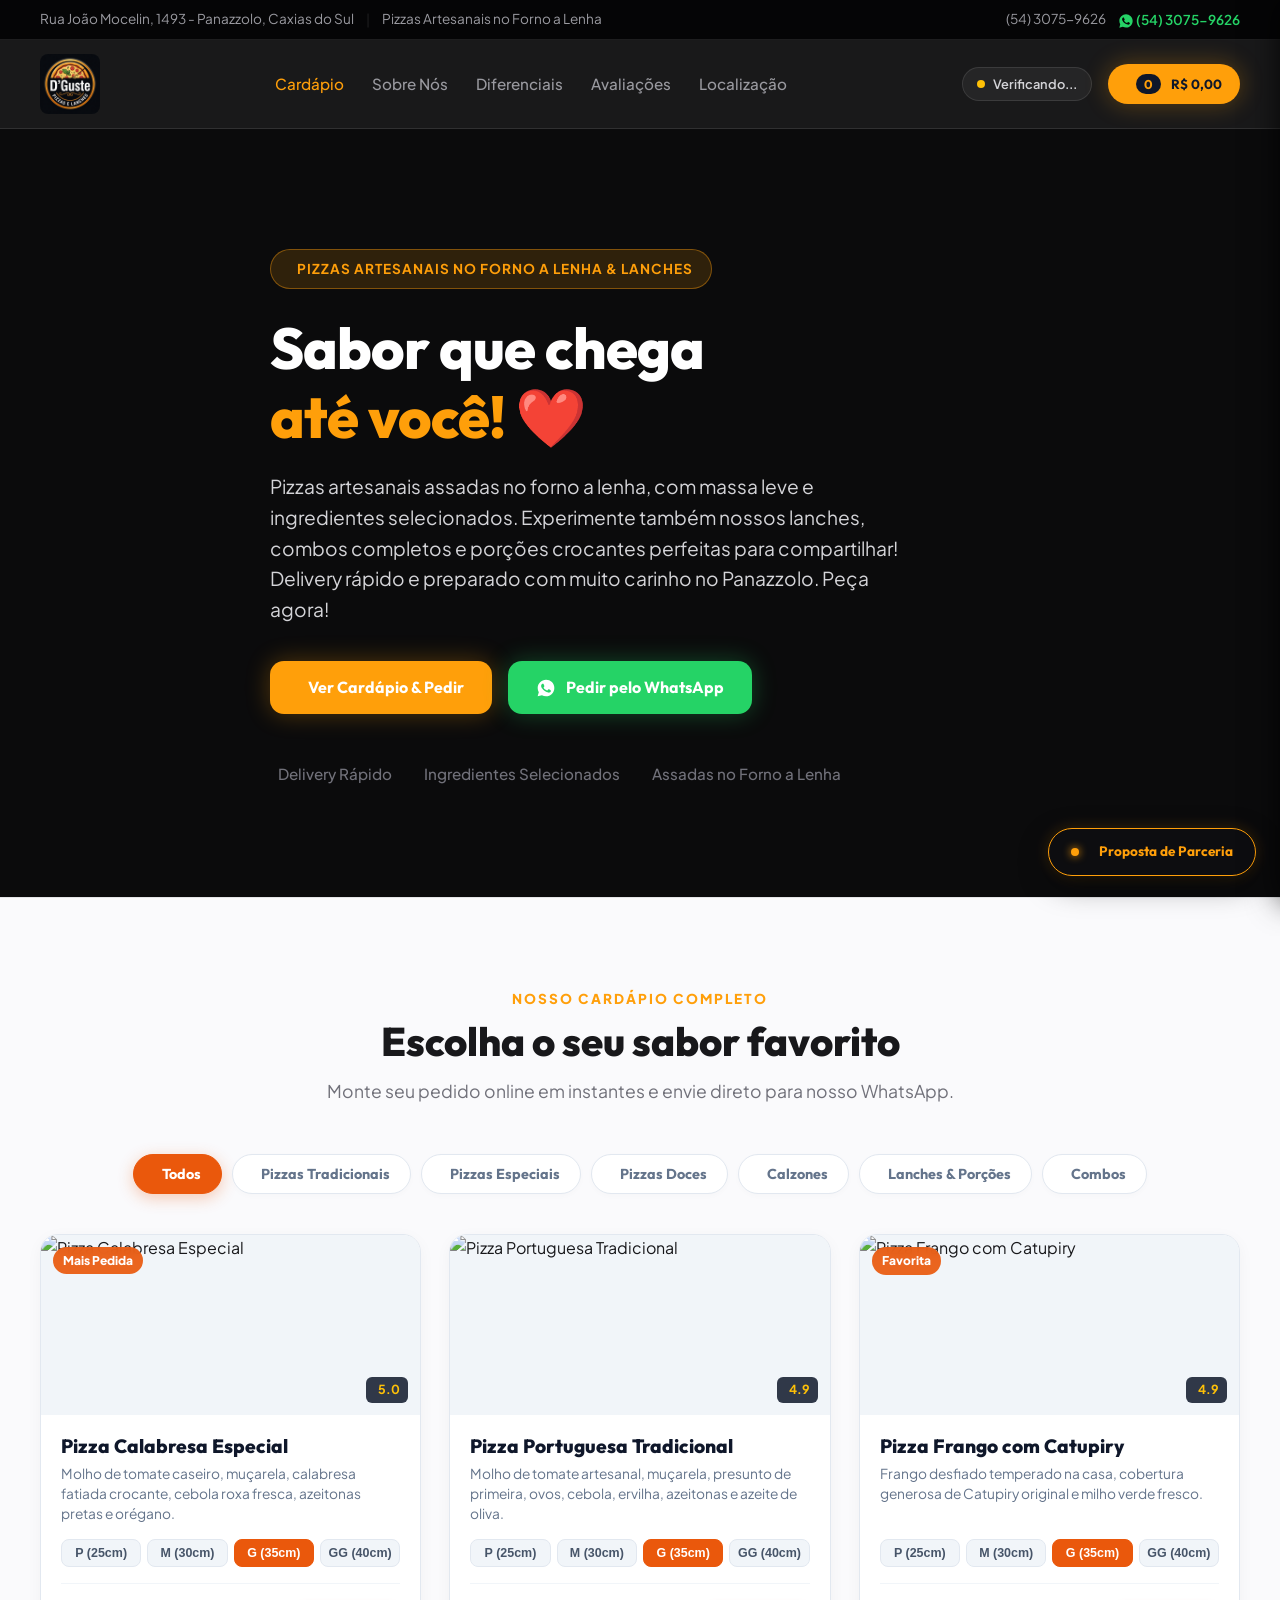
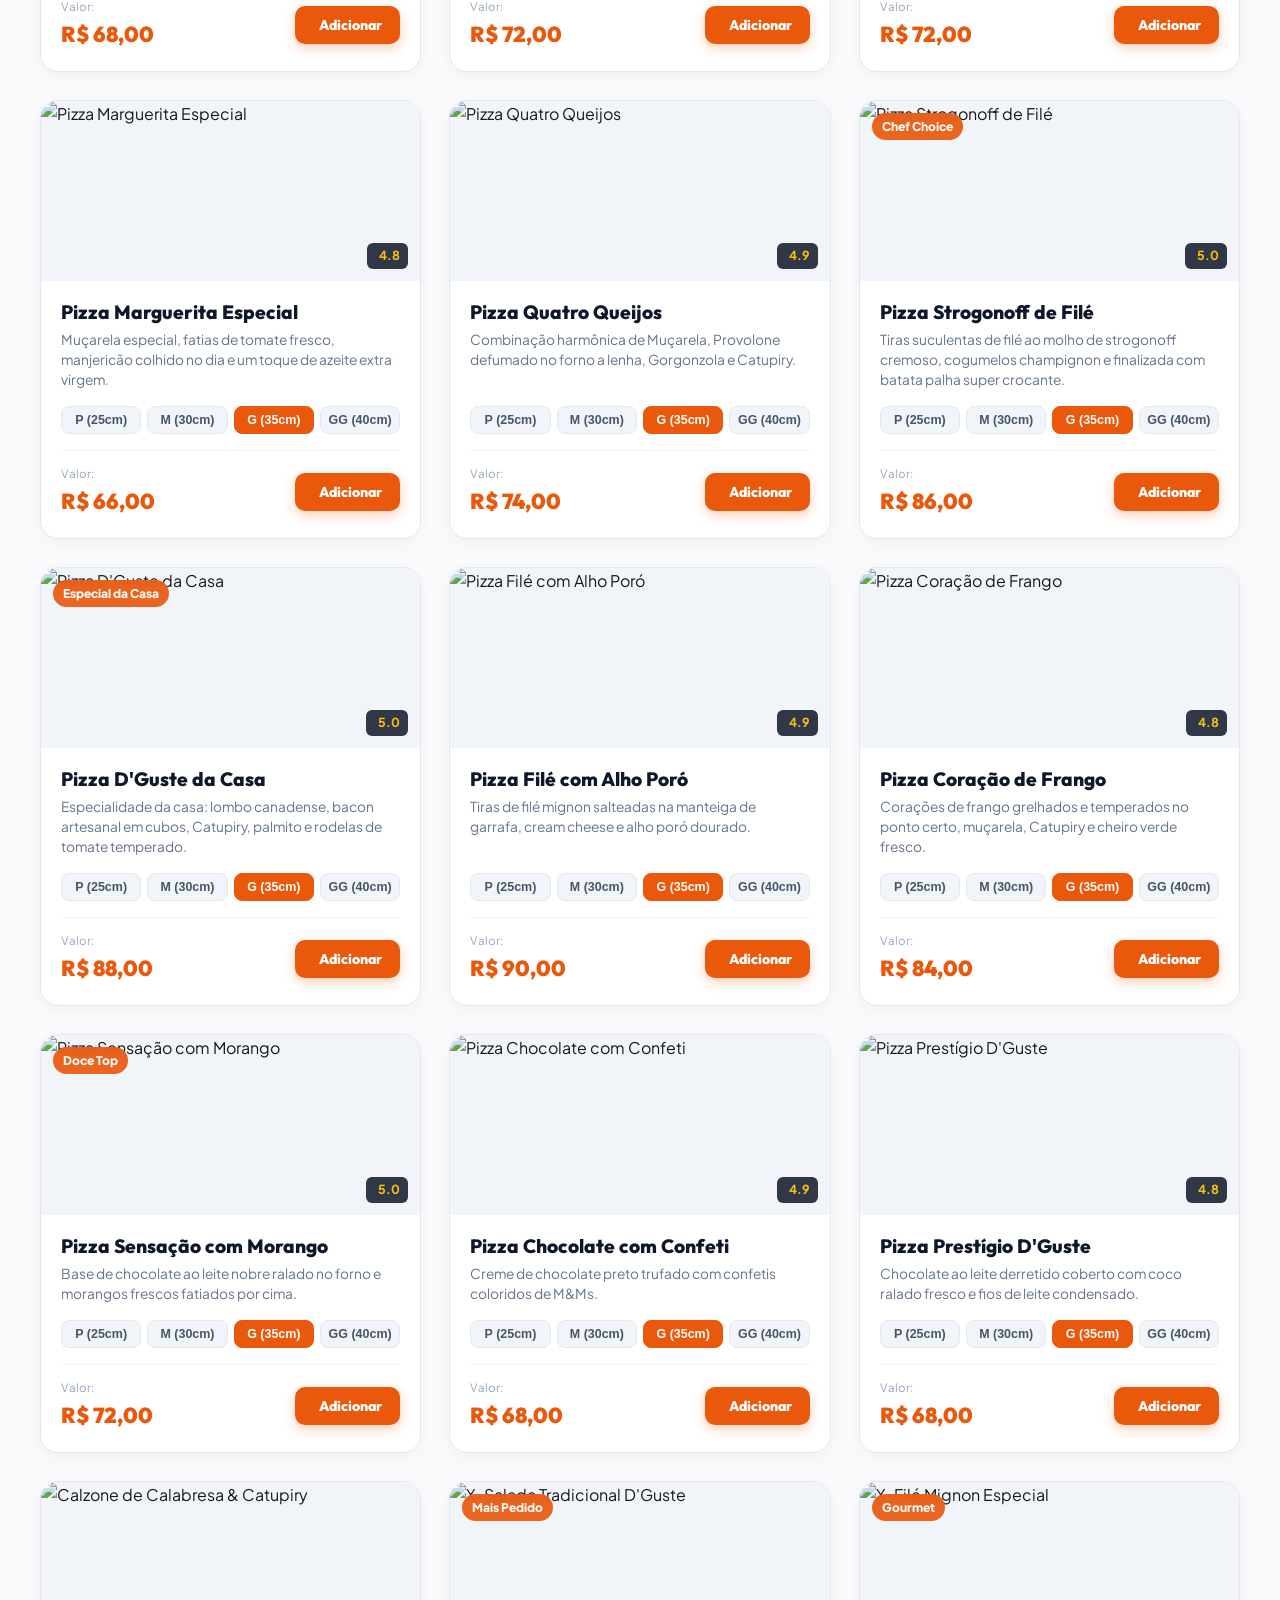
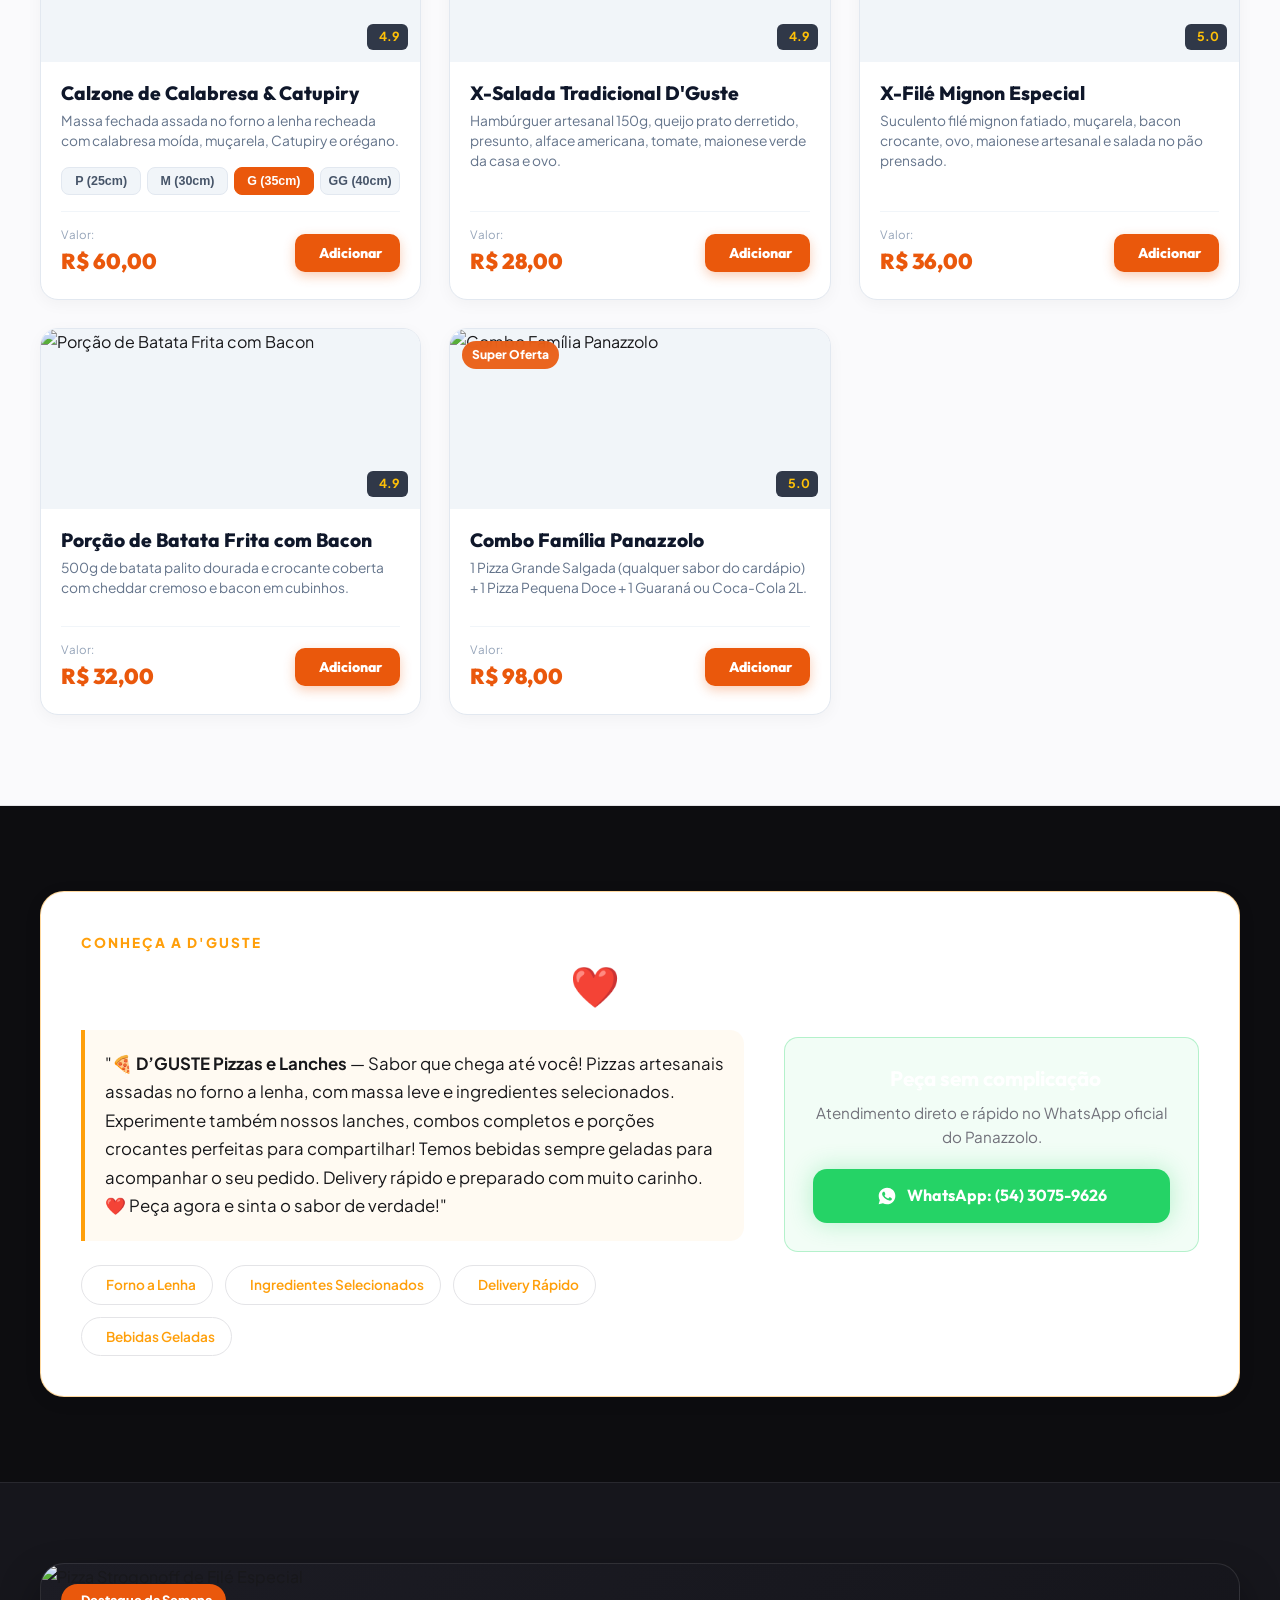
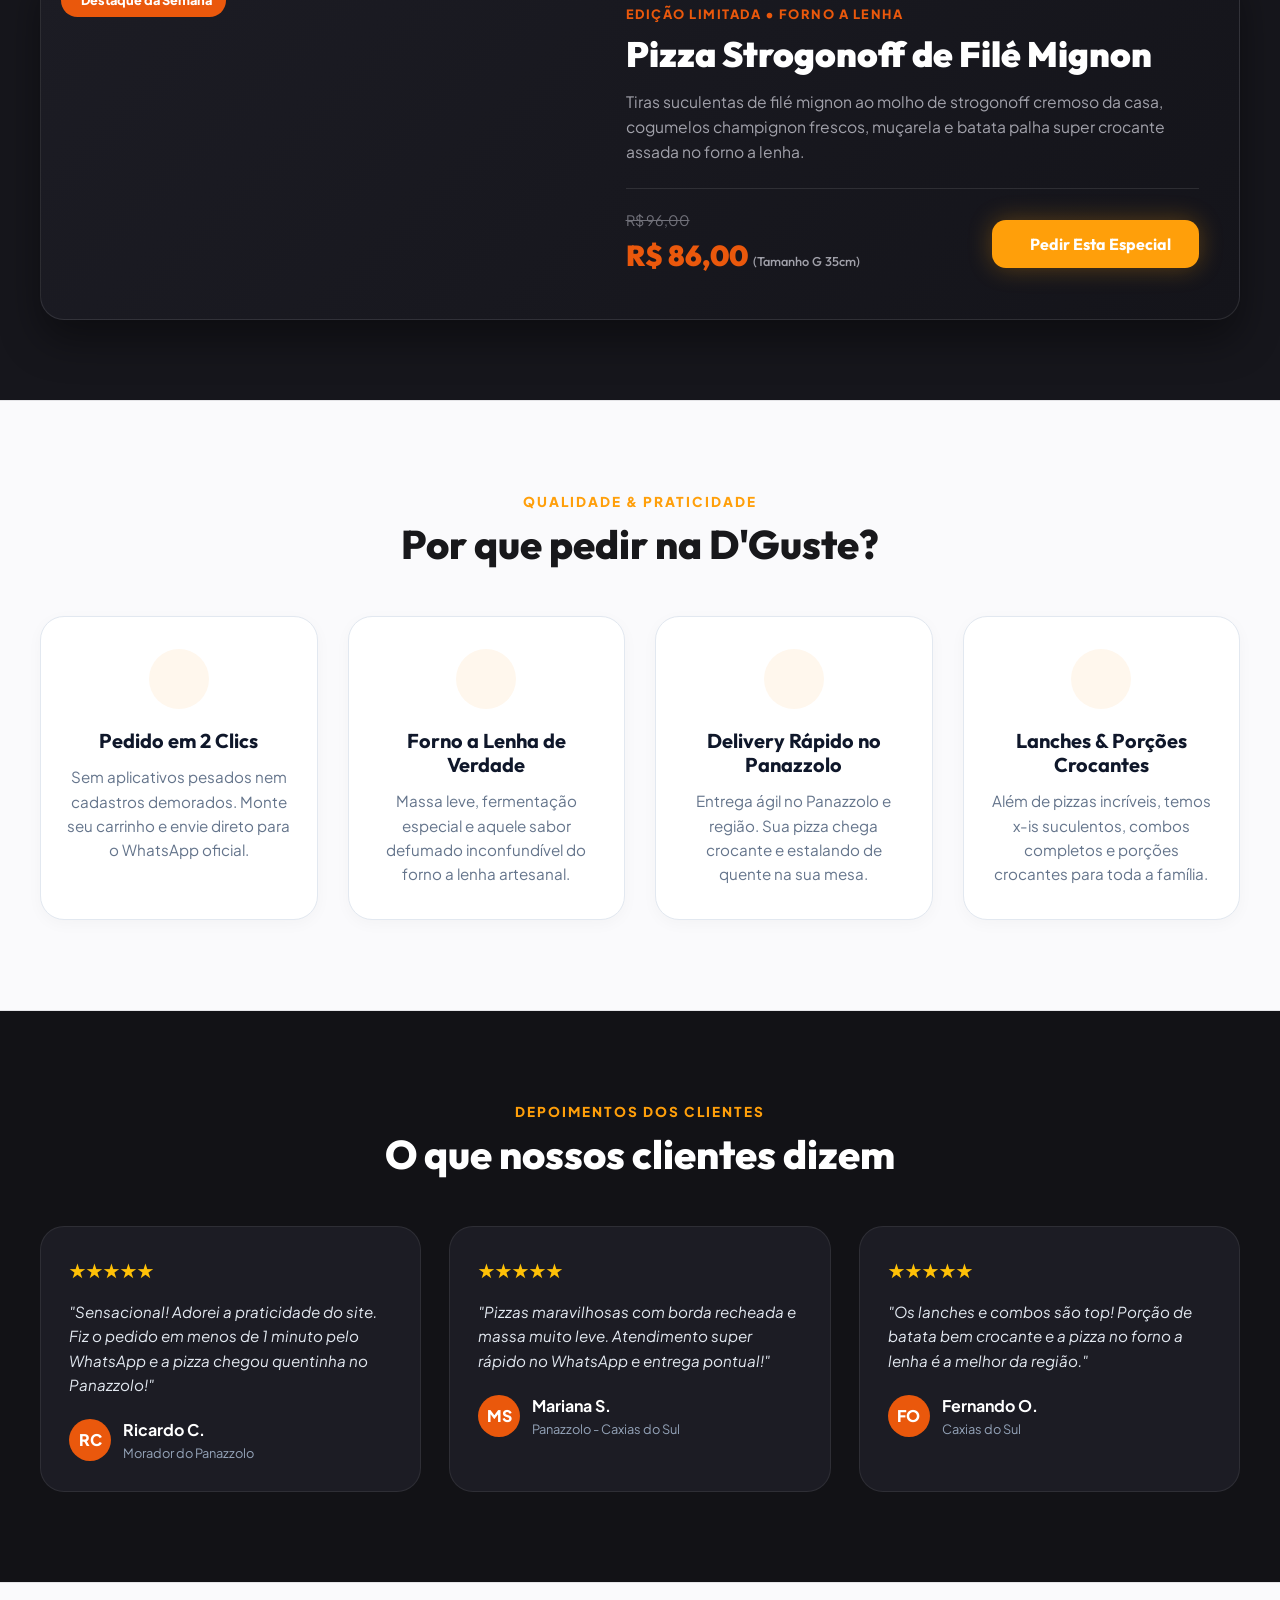
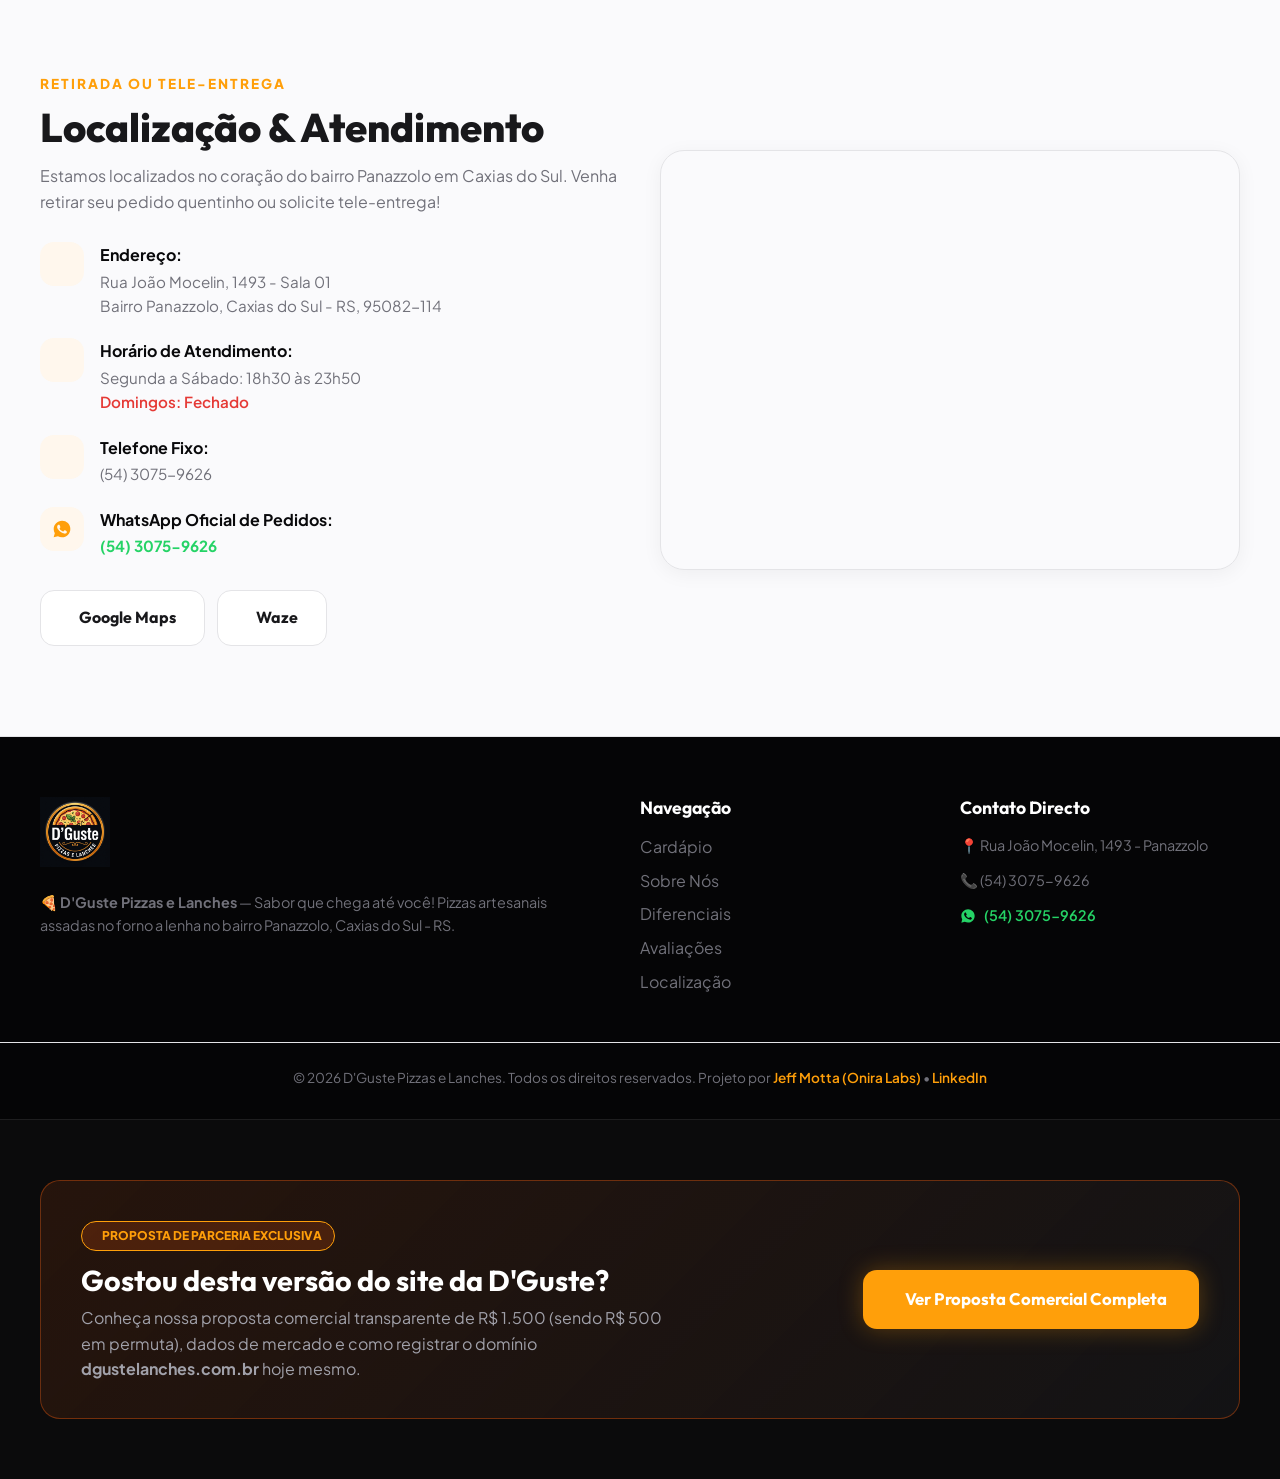
==== commit 6c26ddfd: "fix: remover valores do botao de proposta e ajustar responsividade do cabecalho" ====
--- a/index.html
+++ b/index.html
@@ -472,7 +472,7 @@
     <a href="proposta.html" class="floating-proposal-badge">
         <span class="badge-dot"></span>
         <i data-lucide="handshake"></i>
-        <span>Proposta de Parceria (R$ 1.500 | R$ 500 Permuta)</span>
+        <span>Proposta de Parceria</span>
     </a>
 
     <script src="app.js"></script>
--- a/style.css
+++ b/style.css
@@ -2176,7 +2176,71 @@
     border-radius: 14px;
 }
 
+@media (max-width: 992px) {
+    .header-container {
+        flex-wrap: wrap;
+    }
+    .nav-links {
+        width: 100%;
+        order: 3;
+        overflow-x: auto;
+        white-space: nowrap;
+        padding: 10px 0 4px 0;
+        margin-top: 6px;
+        border-top: 1px solid rgba(255, 255, 255, 0.1);
+        gap: 16px;
+        -webkit-overflow-scrolling: touch;
+        scrollbar-width: none;
+    }
+    .nav-links::-webkit-scrollbar {
+        display: none;
+    }
+    .nav-link {
+        font-size: 0.85rem;
+        padding: 4px 8px;
+        flex-shrink: 0;
+    }
+}
+
 @media (max-width: 768px) {
+    .top-bar-content {
+        flex-direction: column;
+        gap: 4px;
+        text-align: center;
+    }
+    .top-info {
+        flex-wrap: wrap;
+        justify-content: center;
+        gap: 6px;
+        font-size: 0.75rem;
+    }
+    .top-info .divider {
+        display: none;
+    }
+    .top-contacts {
+        font-size: 0.75rem;
+    }
+    .brand-logo-img {
+        height: 44px;
+    }
+    .status-badge {
+        padding: 4px 10px;
+        font-size: 0.75rem;
+    }
+    .cart-toggle-btn {
+        padding: 8px 14px;
+        font-size: 0.85rem;
+    }
+    .floating-proposal-badge {
+        bottom: 16px;
+        right: 16px;
+        padding: 10px 16px;
+        font-size: 0.78rem;
+        max-width: calc(100vw - 32px);
+        white-space: nowrap;
+        overflow: hidden;
+        text-overflow: ellipsis;
+    }
     .prop-banner-card {
         flex-direction: column;
         align-items: flex-start;
@@ -2191,7 +2255,6 @@
 }
 
 @media (max-width: 576px) {
-    .top-info { display: none; }
     .hero-title { font-size: 2.1rem; }
     .hero-buttons { flex-direction: column; }
     .category-filters { overflow-x: auto; justify-content: flex-start; padding-bottom: 8px; }
@@ -2201,3 +2264,15 @@
     .btn-lg { font-size: 0.92rem; padding: 14px 18px; }
 }
 
+@media (max-width: 480px) {
+    .header-actions {
+        gap: 8px;
+    }
+    .status-text {
+        display: none;
+    }
+    .status-badge::after {
+        content: "Aberto";
+    }
+}
+
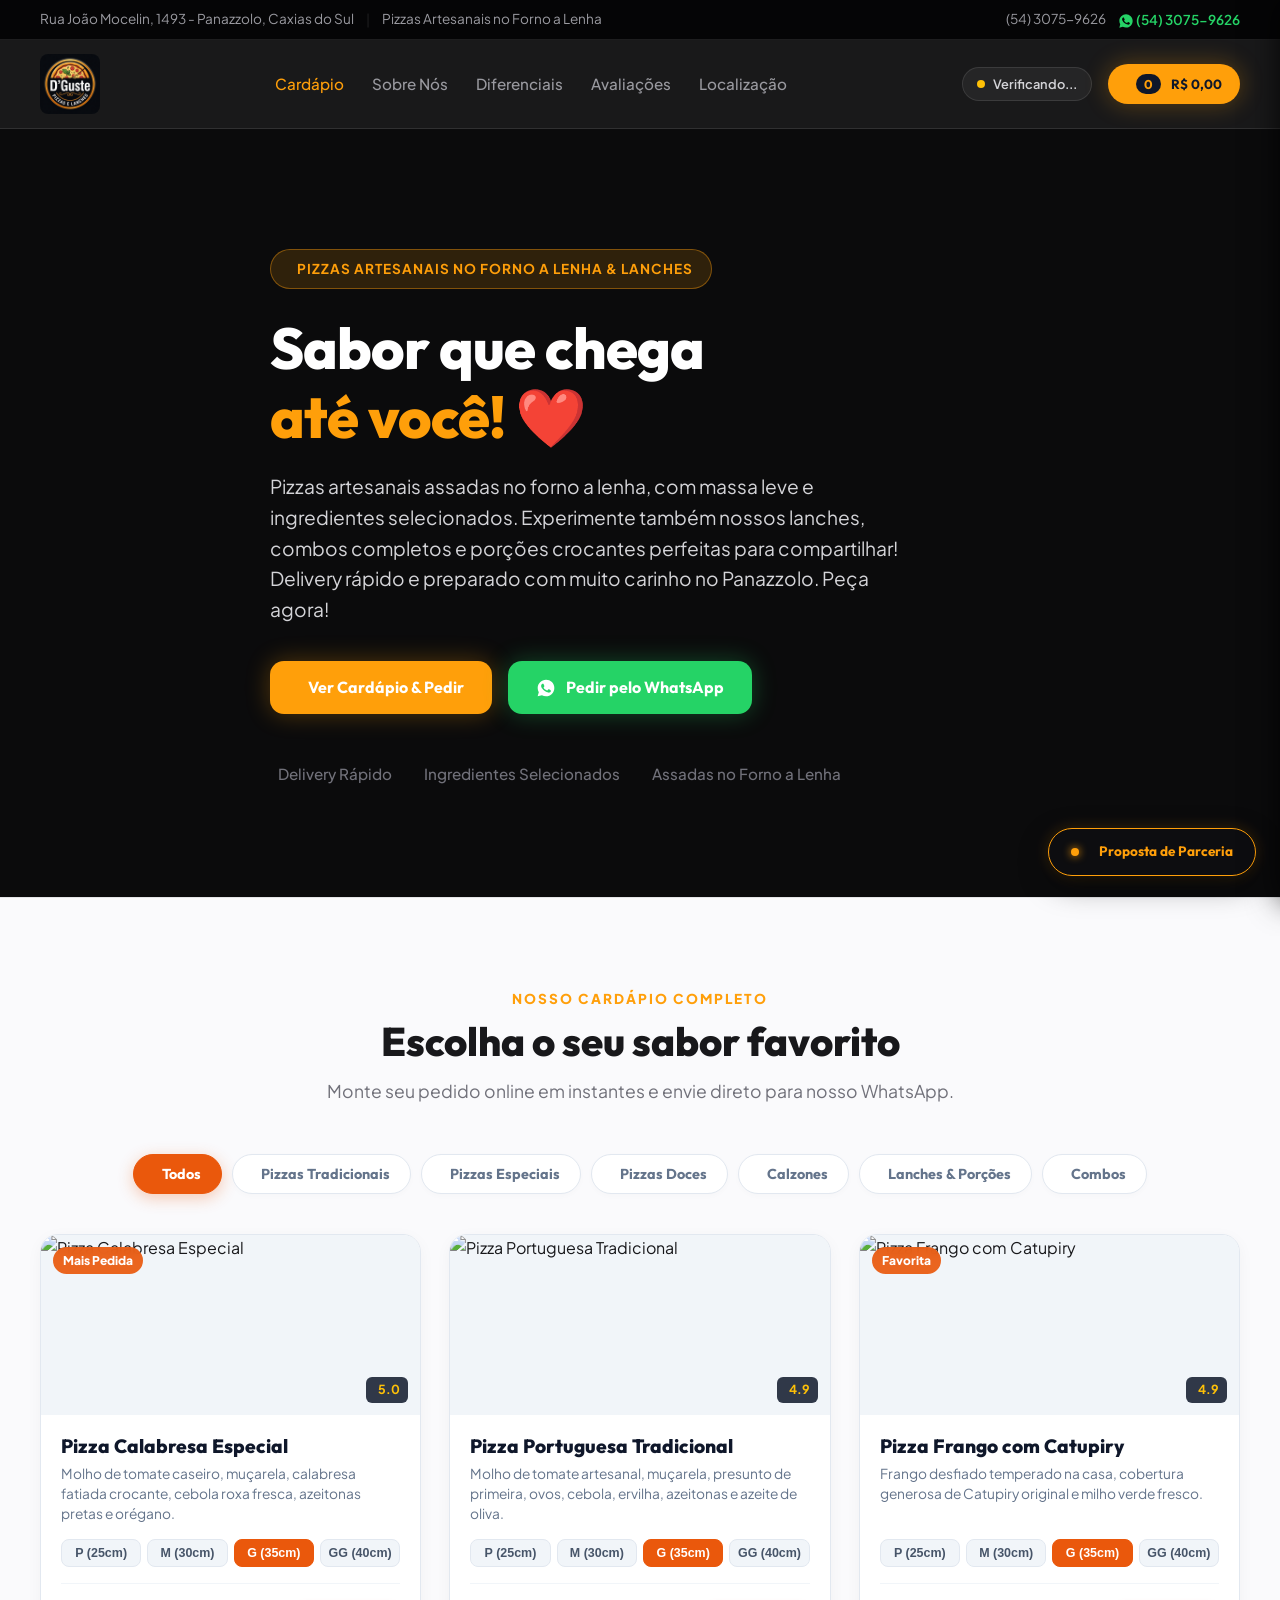
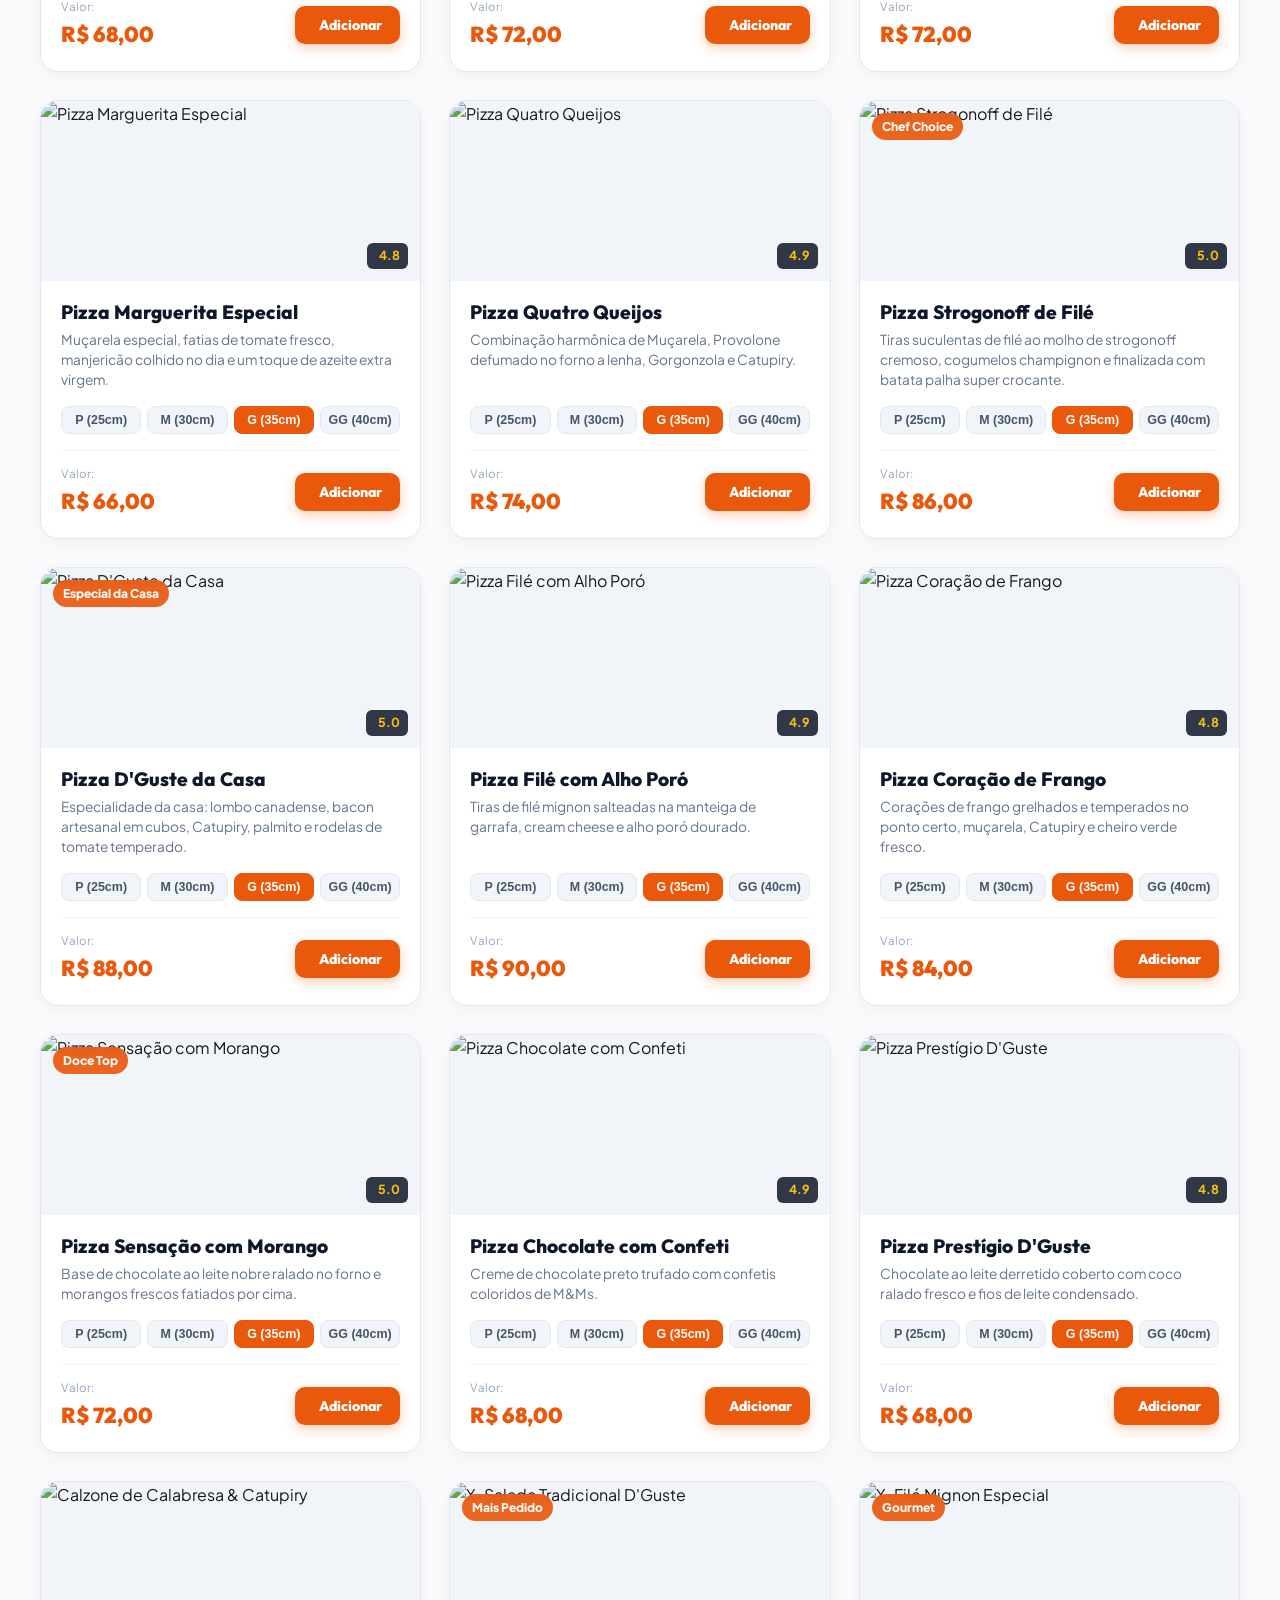
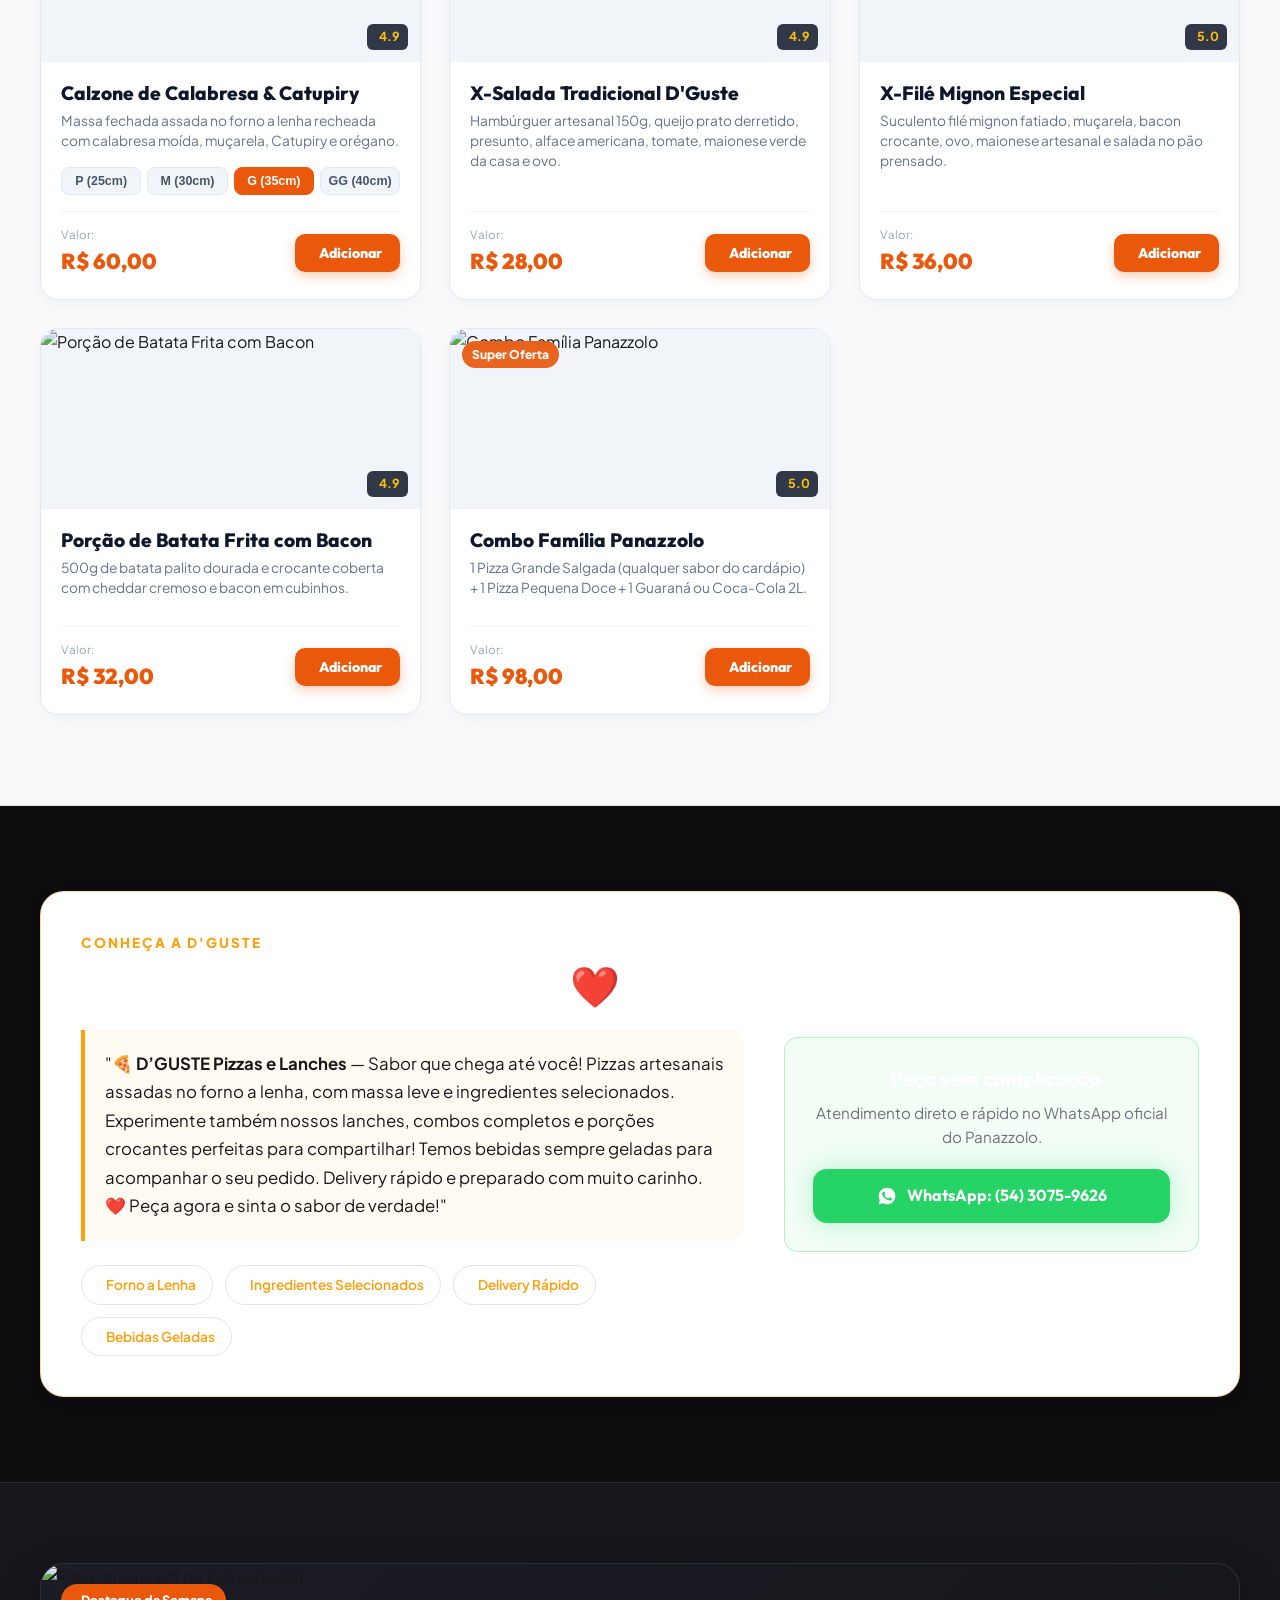
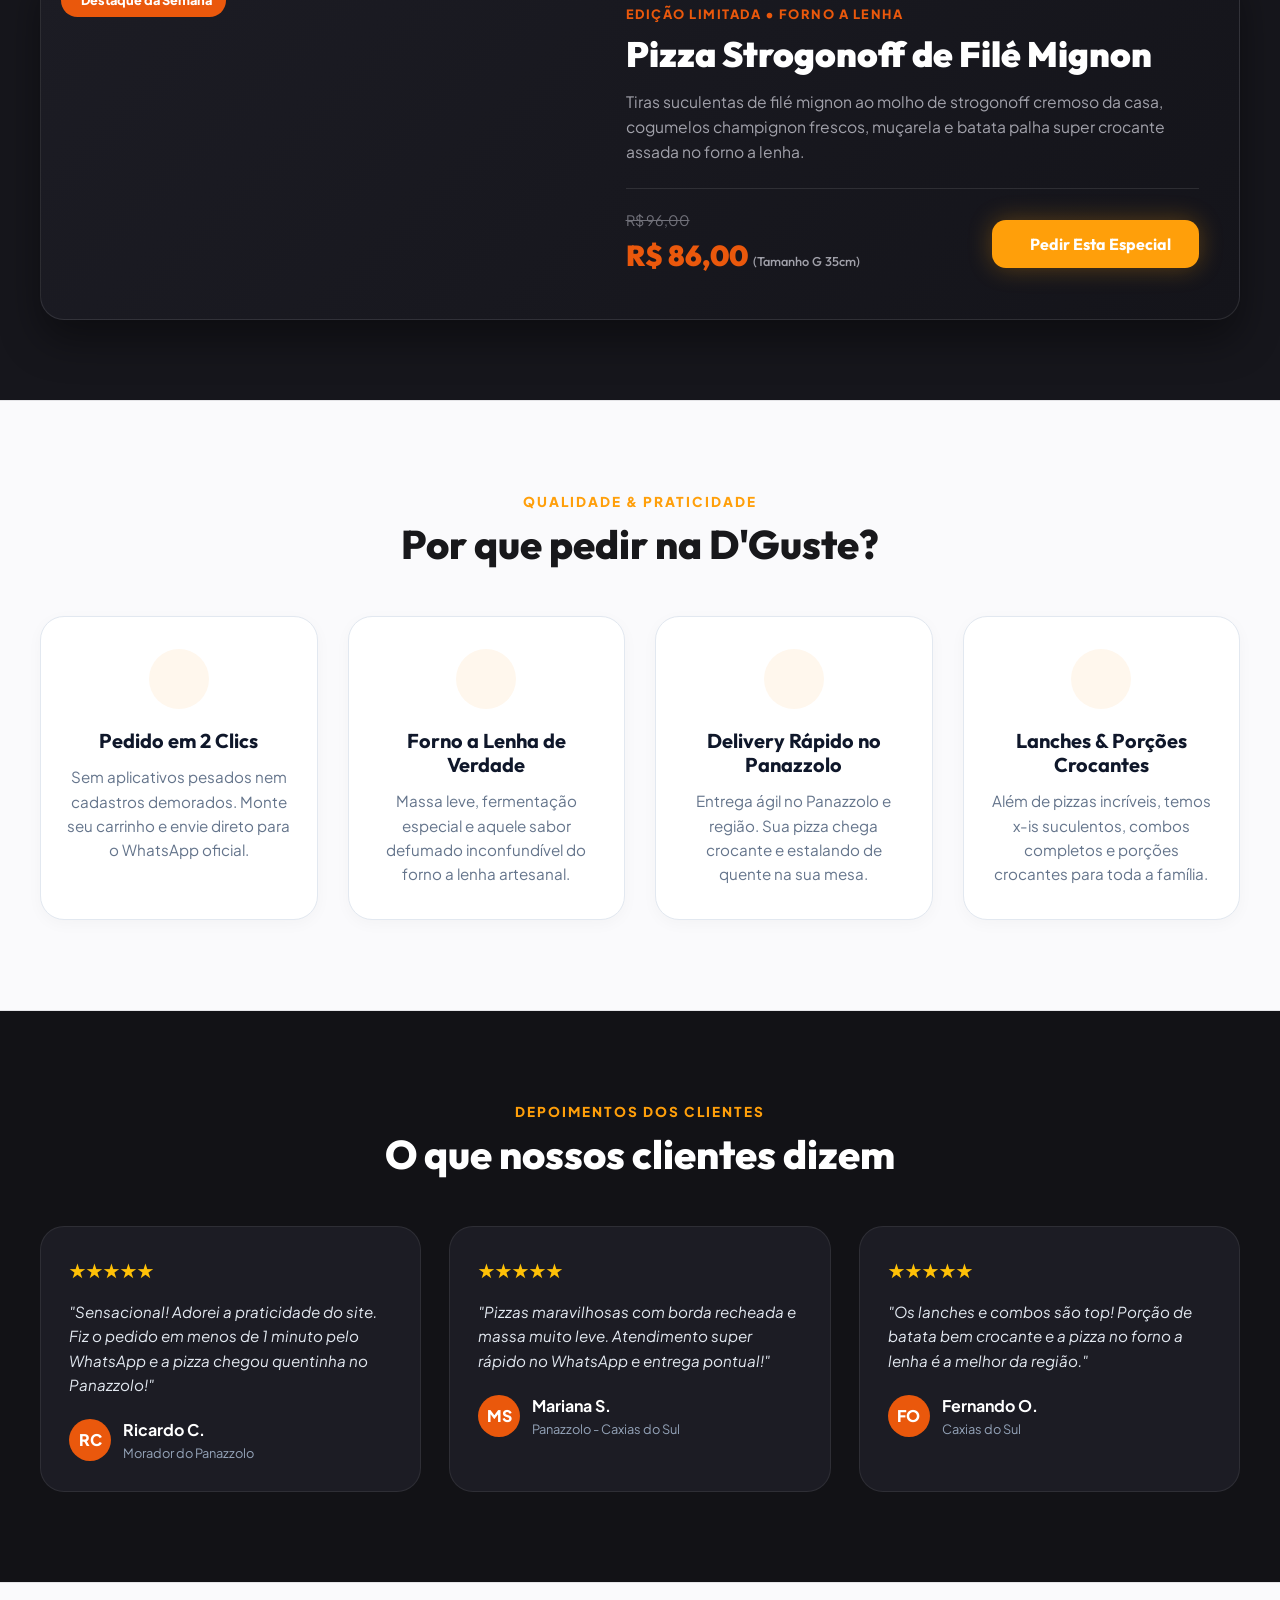
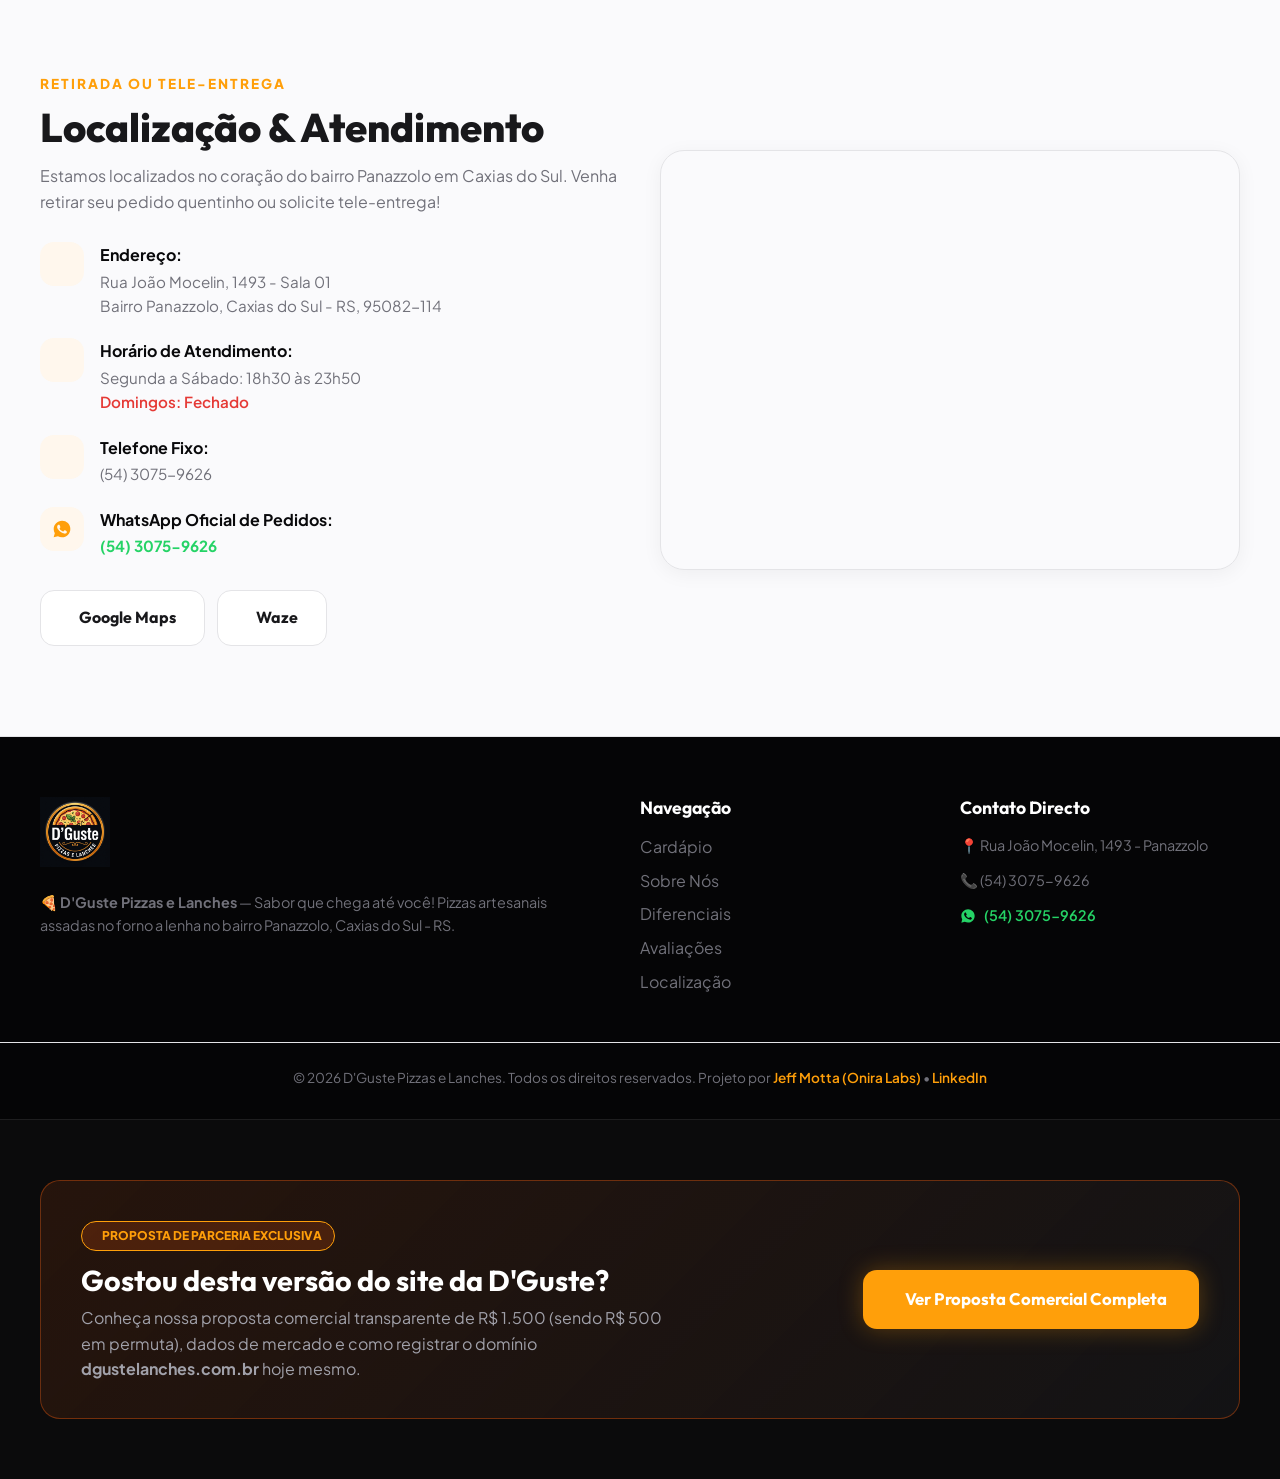
==== commit 5ca30ba0: "feat(proposta): atualiza layout e fechamento padrao executivo Onira Labs" ====
--- a/index.html
+++ b/index.html
@@ -392,24 +392,37 @@
         </div>
     </footer>
 
-    <!-- Shopping Cart Drawer / Modal -->
-    <div class="cart-drawer-overlay" id="cart-overlay"></div>
+    <!-- Shopping Cart Drawer (CLAEM MASTER TEMPLATE STRUCTURE) -->
+    <div class="cart-drawer-overlay" id="cart-overlay" onclick="window.closeCart()"></div>
     <aside class="cart-drawer" id="cart-drawer">
+        <!-- Fixed Drawer Header (Crisp #FFFFFF Title & ALWAYS ORANGE Pill Button Top Right) -->
         <div class="cart-header">
-            <h3><i data-lucide="shopping-bag"></i> Seu Pedido</h3>
-            <button class="cart-close" id="cart-close">&times;</button>
+            <div class="cart-header-title">
+                <i data-lucide="shopping-bag"></i>
+                <span>Seu Pedido D'Guste</span>
+            </div>
+            <button type="button" class="btn-continue-shopping" onclick="window.closeCart()" aria-label="Continuar Escolhendo">
+                <i data-lucide="arrow-left" style="width:14px; height:14px;"></i>
+                <span>Continuar Escolhendo</span>
+            </button>
         </div>
         
-        <div class="cart-body" id="cart-items-container">
-            <!-- Empty State or Items inserted via JS -->
-        </div>
-
-        <div class="cart-footer">
+        <!-- Single Unified Scrollable Body -->
+        <div class="cart-body">
+            <!-- Cart Items Section -->
+            <div class="cart-section">
+                <div class="cart-section-title">ITENS DO PEDIDO</div>
+                <div id="cart-items-container" class="cart-items-container">
+                    <!-- JS populated -->
+                </div>
+            </div>
+
+            <!-- Delivery Type Toggle -->
             <div class="cart-option-group">
-                <label>Forma de Entrega:</label>
+                <label>FORMA DE ENTREGA / RETIRADA:</label>
                 <div class="delivery-toggle">
                     <button type="button" class="del-btn active" data-type="delivery">
-                        <i data-lucide="truck"></i> Delivery (Panazzolo/Região)
+                        <i data-lucide="truck"></i> Delivery (R$ 7,00)
                     </button>
                     <button type="button" class="del-btn" data-type="retirada">
                         <i data-lucide="store"></i> Retirada no Balcão
@@ -417,15 +430,55 @@
                 </div>
             </div>
 
+            <!-- Address / Customer Form -->
+            <div class="cart-option-group" id="address-box">
+                <label>SEUS DADOS PARA ENTREGA:</label>
+                <input type="text" id="cust-name" class="input-dark" placeholder="Seu Nome Completo" style="margin-bottom:8px;">
+                <input type="text" id="cust-address" class="input-dark" placeholder="Endereço Completo de Entrega (Rua, Nº, Bairro)">
+            </div>
+
+            <!-- Payment Method Toggle -->
             <div class="cart-option-group">
-                <label>Forma de Pagamento:</label>
-                <select id="payment-method" class="cart-select">
-                    <option value="Pix (Chave informada no pedido)">Pix (Chave Pix no WhatsApp)</option>
-                    <option value="Cartão de Crédito/Débito na entrega">Cartão de Crédito/Débito (Máquina)</option>
-                    <option value="Dinheiro">Dinheiro (Solicitar Troco)</option>
-                </select>
-            </div>
-
+                <label>FORMA DE PAGAMENTO:</label>
+                <div class="payment-toggle">
+                    <button type="button" class="pay-btn active" data-pay="Pix (Chave Copia e Cola)">
+                        <i data-lucide="qr-code"></i> Pix
+                    </button>
+                    <button type="button" class="pay-btn" data-pay="Cartão de Crédito/Débito">
+                        <i data-lucide="credit-card"></i> Cartão
+                    </button>
+                    <button type="button" class="pay-btn" data-pay="Dinheiro">
+                        <i data-lucide="banknote"></i> Dinheiro
+                    </button>
+                </div>
+
+                <!-- Cash Change Box -->
+                <div id="cash-change-box" style="display:none; margin-top:8px;">
+                    <input type="text" id="cash-change-val" class="input-dark" placeholder="Troco para quanto? Ex: R$ 50,00">
+                </div>
+
+                <!-- Pix Lock Info Box with Dynamic QR Code -->
+                <div id="pix-lock-box" class="pix-lock-box">
+                    <div class="pix-lock-title">
+                        <i data-lucide="shield-check"></i>
+                        <span>Pix Copia e Cola &amp; QR Code (Valor Travado)</span>
+                    </div>
+                    <div class="pix-qr-container">
+                        <img id="pix-qr-img" src="https://api.qrserver.com/v1/create-qr-code/?size=160x160&amp;data=5430759626" alt="Pix QR Code D'Guste" class="pix-qr-code">
+                        <div class="pix-qr-info">
+                            <p class="pix-lock-desc">
+                                Valor exato: <strong id="pix-locked-amount" style="color:#FFF;">R$ 0,00</strong>.<br>
+                                Escaneie a imagem com o aplicativo do seu banco ou copie a chave abaixo.
+                            </p>
+                            <button type="button" class="btn-copy-pix" onclick="window.copyPixKey()" id="btn-copy-pix-key">
+                                <i data-lucide="copy"></i> Copiar Chave Pix
+                            </button>
+                        </div>
+                    </div>
+                </div>
+            </div>
+
+            <!-- Summary Breakdown -->
             <div class="cart-summary">
                 <div class="summary-line">
                     <span>Subtotal:</span>
@@ -437,16 +490,20 @@
                 </div>
                 <div class="summary-line total">
                     <span>Total Estimado:</span>
-                    <span id="cart-grand-total">R$ 0,00</span>
-                </div>
-            </div>
-
-            <button class="btn btn-whatsapp btn-block" id="btn-send-whatsapp">
-                <svg class="wa-svg-icon" viewBox="0 0 24 24" width="20" height="20" fill="currentColor">
-                    <path d="M12.012 2c-5.506 0-9.989 4.478-9.99 9.984 0 1.764.459 3.487 1.333 5.006L2 22l5.127-1.34c1.464.798 3.116 1.218 4.88 1.218h.005c5.506 0 9.989-4.478 9.99-9.984 0-2.667-1.039-5.174-2.926-7.06A9.923 9.923 0 0 0 12.012 2zm5.82 14.161c-.244.688-1.424 1.318-1.96 1.365-.506.044-1.168.204-3.79-.877-2.825-1.163-4.63-4.043-4.77-4.232-.14-.187-1.144-1.523-1.144-2.905 0-1.382.723-2.062.98-2.344.257-.282.56-.352.747-.352.187 0 .374.002.538.01.176.008.412-.067.644.49.244.587.83 2.025.902 2.172.072.148.12.324.024.516-.096.192-.144.31-.288.48-.144.17-.304.38-.435.51-.144.143-.294.3-.127.587.167.287.74 1.22 1.587 1.975 1.09 0.971 2.008 1.272 2.295 1.415.287.143.456.12.625-.074.168-.192.72-.838.911-1.127.192-.288.384-.24.645-.144.26.096 1.656.78 1.943.923.287.143.48.216.551.336.072.12.072.696-.172 1.384z"/>
-                </svg>
+                    <span id="cart-total-price">R$ 0,00</span>
+                </div>
+            </div>
+
+            <!-- Submit CTA -->
+            <button type="button" class="btn btn-whatsapp btn-block" onclick="window.sendWhatsAppOrder()" id="btn-send-whatsapp">
+                <i data-lucide="send"></i>
                 <span>Enviar Pedido via WhatsApp</span>
             </button>
+
+            <!-- TECNOLOGIA BY ONIRA LABS SIGNATURE -->
+            <div class="onira-signature">
+                <span>Tecnologia por <strong>Onira Labs</strong></span>
+            </div>
         </div>
     </aside>
 
--- a/style.css
+++ b/style.css
@@ -1181,12 +1181,15 @@
     width: 100%;
     max-width: 440px;
     height: 100vh;
+    height: 100dvh;
+    max-height: 100dvh;
     background: #141417;
     border-left: 1px solid rgba(255, 255, 255, 0.1);
     color: #F5F5F7;
     z-index: 2001;
     display: flex;
     flex-direction: column;
+    overflow: hidden;
     transition: right 0.3s cubic-bezier(0.16, 1, 0.3, 1);
     box-shadow: -10px 0 30px rgba(0,0,0,0.8);
 }
@@ -1196,7 +1199,8 @@
 }
 
 .cart-header {
-    padding: 20px 24px;
+    flex-shrink: 0;
+    padding: 16px 20px;
     border-bottom: 1px solid rgba(255, 255, 255, 0.1);
     display: flex;
     justify-content: space-between;
@@ -1208,7 +1212,7 @@
     display: flex;
     align-items: center;
     gap: 10px;
-    font-size: 1.25rem;
+    font-size: 1.15rem;
     color: #FFFFFF;
 }
 
@@ -1218,17 +1222,27 @@
     color: #A1A1AA;
     font-size: 1.8rem;
     cursor: pointer;
+    width: 36px;
+    height: 36px;
+    border-radius: var(--radius-sm);
+    display: flex;
+    align-items: center;
+    justify-content: center;
+    transition: all 0.2s ease;
 }
 
 .cart-close:hover {
     color: #FFFFFF;
+    background: rgba(255, 255, 255, 0.1);
 }
 
 .cart-body {
     flex: 1;
+    min-height: 0;
     overflow-y: auto;
-    padding: 24px;
+    padding: 18px 20px;
     background: #141417;
+    -webkit-overflow-scrolling: touch;
 }
 
 .cart-item {
@@ -1258,22 +1272,65 @@
     display: flex;
     align-items: center;
     gap: 8px;
+    background: rgba(255, 255, 255, 0.04);
+    padding: 4px 8px;
+    border-radius: var(--radius-sm);
+    border: 1px solid rgba(255, 255, 255, 0.08);
 }
 
 .cart-qty-btn {
-    width: 28px;
-    height: 28px;
+    width: 30px;
+    height: 30px;
     border-radius: var(--radius-sm);
-    background: rgba(255, 255, 255, 0.08);
-    border: 1px solid rgba(255, 255, 255, 0.15);
-    color: #FFFFFF;
+    background: rgba(255, 255, 255, 0.1);
+    border: 1px solid rgba(255, 255, 255, 0.2);
+    color: #FFFFFF;
+    font-size: 1.1rem;
+    font-weight: 800;
+    line-height: 1;
     cursor: pointer;
+    display: inline-flex;
+    align-items: center;
+    justify-content: center;
+    transition: all 0.2s ease;
+    user-select: none;
+}
+
+.cart-qty-btn:hover {
+    background: var(--primary);
+    color: #0F172A;
+    border-color: var(--primary);
+}
+
+.cart-qty-num {
+    font-weight: 800;
+    font-size: 0.88rem;
+    color: #FFFFFF;
+    min-width: 36px;
+    text-align: center;
 }
 
 .cart-footer {
-    padding: 24px;
+    flex-shrink: 0;
+    padding: 18px 20px;
     border-top: 1px solid rgba(255, 255, 255, 0.1);
     background: #0E0E11;
+    max-height: 65vh;
+    overflow-y: auto;
+}
+
+/* Hide all scrollbars completely inside cart drawer */
+.cart-drawer, .cart-body, .cart-footer {
+    scrollbar-width: none !important;
+    -ms-overflow-style: none !important;
+}
+
+.cart-drawer::-webkit-scrollbar,
+.cart-body::-webkit-scrollbar,
+.cart-footer::-webkit-scrollbar {
+    display: none !important;
+    width: 0 !important;
+    height: 0 !important;
 }
 
 .cart-option-group {
@@ -1281,53 +1338,184 @@
 }
 
 .cart-option-group label {
-    display: block;
+/* CONTINUAR ESCOLHENDO BUTTON - ALWAYS AMBER ORANGE (#F59E0B) */
+.btn-continue-shopping {
+    display: inline-flex;
+    align-items: center;
+    gap: 6px;
+    padding: 8px 16px;
+    background: rgba(245, 158, 11, 0.15) !important;
+    border: 1px solid #F59E0B !important;
+    border-radius: 9999px;
+    color: #F59E0B !important;
+    font-size: 0.84rem;
+    font-weight: 800;
+    font-family: var(--font-heading);
+    cursor: pointer;
+    transition: all 0.2s ease;
+    text-decoration: none;
+    user-select: none;
+    box-shadow: 0 0 12px rgba(245, 158, 11, 0.1);
+}
+
+.btn-continue-shopping:hover {
+    background: #F59E0B !important;
+    color: #000000 !important;
+    border-color: #F59E0B !important;
+    box-shadow: 0 4px 16px rgba(245, 158, 11, 0.35);
+}
+
+.btn-continue-shopping i {
+    color: #F59E0B !important;
+}
+
+.btn-continue-shopping:hover i {
+    color: #000000 !important;
+}
+
+.cart-header-title {
+    color: #FFFFFF !important;
+    font-size: 1.2rem;
+    font-weight: 800;
+    display: flex;
+    align-items: center;
+    gap: 10px;
+    font-family: var(--font-heading);
+}
+
+.cart-header-title i {
+    color: var(--primary) !important;
+    width: 22px;
+    height: 22px;
+}
+
+.input-dark {
+    width: 100%;
+    padding: 11px 14px;
+    background: #0B0B0C;
+    border: 1px solid rgba(255, 255, 255, 0.15);
+    border-radius: var(--radius-sm);
+    color: #FFFFFF;
+    font-family: var(--font-body);
+    font-size: 0.88rem;
+}
+
+.input-dark:focus {
+    outline: none;
+    border-color: var(--primary);
+    box-shadow: 0 0 8px rgba(245, 158, 11, 0.3);
+}
+
+/* Pix Lock Info Box with Dynamic QR Code */
+.pix-lock-box {
+    background: rgba(16, 185, 129, 0.08);
+    border: 1px solid rgba(16, 185, 129, 0.25);
+    border-radius: var(--radius-sm);
+    padding: 14px;
+    margin-top: 10px;
+}
+
+.pix-lock-title {
+    display: flex;
+    align-items: center;
+    gap: 6px;
+    color: #10B981;
+    font-weight: 700;
+    font-size: 0.85rem;
+    margin-bottom: 10px;
+}
+
+.pix-qr-container {
+    display: flex;
+    gap: 14px;
+    align-items: center;
+}
+
+.pix-qr-code {
+    width: 86px;
+    height: 86px;
+    border-radius: 8px;
+    background: #FFFFFF;
+    padding: 5px;
+    flex-shrink: 0;
+}
+
+.pix-qr-info {
+    flex: 1;
+}
+
+.pix-lock-desc {
+    font-size: 0.78rem;
+    color: #A1A1AA;
+    line-height: 1.4;
+    margin-bottom: 8px;
+}
+
+/* CYAN COPY PIX BUTTON WITH SUCCESS GREEN TRANSITION */
+.btn-copy-pix {
+    width: 100%;
+    padding: 10px;
+    background: rgba(56, 189, 248, 0.12) !important;
+    border: 1px solid rgba(56, 189, 248, 0.4) !important;
+    color: #38BDF8 !important;
+    font-weight: 800;
+    font-family: var(--font-heading);
+    border-radius: 6px;
     font-size: 0.8rem;
-    font-weight: 600;
-    color: #A1A1AA;
-    margin-bottom: 6px;
-}
-
-.delivery-toggle {
-    display: flex;
-    gap: 8px;
-}
-
-.del-btn {
-    flex: 1;
-    padding: 8px;
-    font-size: 0.8rem;
-    background: #1C1C22;
-    border: 1px solid rgba(255, 255, 255, 0.12);
-    color: #A1A1AA;
-    border-radius: var(--radius-sm);
     cursor: pointer;
     display: flex;
     align-items: center;
     justify-content: center;
     gap: 6px;
-}
-
-.del-btn.active {
-    border-color: #FF9F0A;
-    color: #FF9F0A;
-    background: rgba(255, 159, 10, 0.15);
-}
-
-.cart-select {
-    width: 100%;
-    padding: 10px 12px;
-    background: #1C1C22;
-    border: 1px solid rgba(255, 255, 255, 0.15);
-    border-radius: var(--radius-sm);
-    color: #FFFFFF;
-    font-family: var(--font-body);
-    font-size: 0.85rem;
-}
-    padding: 10px;
-    background: var(--bg-card);
-    border: 1px solid var(--border);
-    border-radius: var(--radius-sm);
+    transition: all 0.25s ease;
+    user-select: none;
+}
+
+.btn-copy-pix:hover {
+    background: #0284C7 !important;
+    color: #FFFFFF !important;
+    border-color: #0284C7 !important;
+    box-shadow: 0 4px 14px rgba(2, 132, 199, 0.3);
+}
+
+.btn-copy-pix.copied {
+    background: #10B981 !important;
+    color: #000000 !important;
+    border-color: #10B981 !important;
+    font-weight: 900;
+    box-shadow: 0 4px 16px rgba(16, 185, 129, 0.35);
+}
+
+.cart-summary { margin-bottom: 8px; }
+.summary-line { display: flex; justify-content: space-between; font-size: 0.9rem; color: #A1A1AA; margin-bottom: 8px; }
+.summary-line.total {
+    font-size: 1.2rem;
+    font-weight: 800;
+    color: #FFFFFF;
+    margin-top: 12px;
+    padding-top: 12px;
+    border-top: 1px solid rgba(255, 255, 255, 0.1);
+}
+
+.summary-line.total #cart-total-price {
+    color: #10B981 !important;
+    font-size: 1.35rem;
+    font-weight: 900;
+    font-family: var(--font-heading);
+    text-shadow: 0 0 10px rgba(16, 185, 129, 0.2);
+}
+
+.onira-signature {
+    text-align: center;
+    padding-top: 8px;
+    font-size: 0.78rem;
+    color: #9CA3AF;
+}
+
+.onira-signature strong {
+    color: #F59E0B !important;
+    font-weight: 800;
+}
     color: var(--text-main);
     font-family: var(--font-body);
 }
@@ -2276,3 +2464,13 @@
     }
 }
 
+/* Mobile First: Oculta Hero no Mobile para focar direto no Cardápio / Busca */
+@media (max-width: 768px) {
+    .hero, .hero-section {
+        display: none !important;
+    }
+    .menu-section, #cardapio, #catalogo {
+        padding-top: 20px !important;
+    }
+}
+
